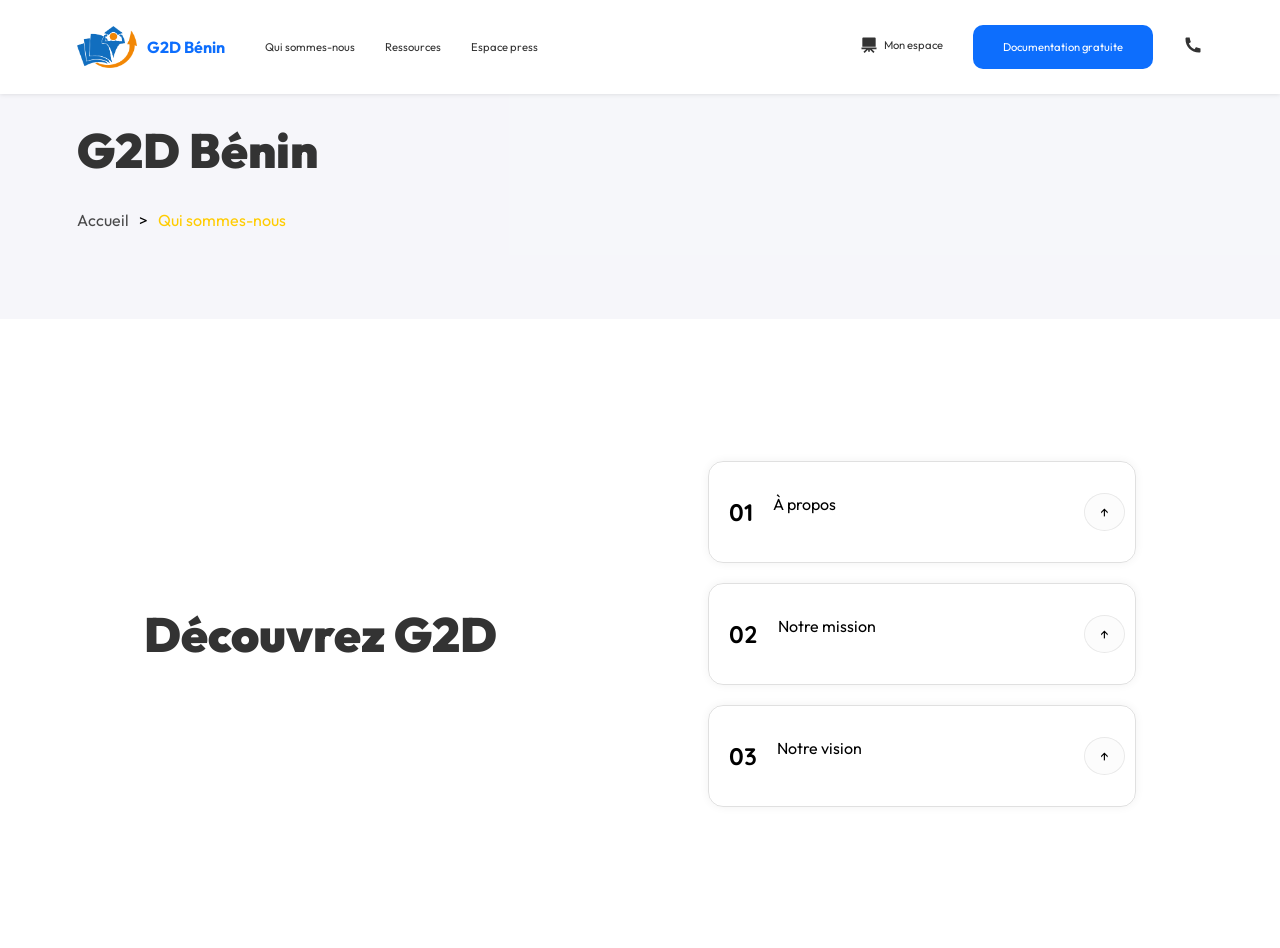
==== about.html @ cc01932f "Début de la page about" ====
<!DOCTYPE html>
<html lang="en">
<head>
    <meta charset="UTF-8">
    <meta name="viewport" content="width=device-width, initial-scale=1.0">
    <link rel="preconnect" href="https://fonts.googleapis.com">
        <link rel="preconnect" href="https://fonts.gstatic.com" crossorigin>
        <link
            href="https://fonts.googleapis.com/css2?family=Outfit:wght@100..900&family=Quicksand:wght@300..700&display=swap"
            rel="stylesheet">
        <link rel="stylesheet" href="css/style.css">
        <script src="js/navbar.js" defer></script>
    <title>Document</title>
</head>
<body>
    <header class="navbar2">
            <div class="desktop">
                <nav>
                    <div class="logo">
                        <a href="index.html" class="logo-link"><img
                                src="img/logo-G2D-color.png" alt srcset> G2D
                            Bénin</a>
                    </div>
                    <div class="links">
                        <ul class="link-list">
                            <li><a href="about.html" class="link details">Qui
                                    sommes-nous</a></li>
                            <li><a href class="link details">Ressources</a></li>
                            <li><a href class="link details">Espace
                                    press</a></li>
                        </ul>
                    </div>
                </nav>
                <div class="actions">
                    <ul class="link-list">
                        <li><a href="login.html" class="link details"><svg
                                    xmlns="http://www.w3.org/2000/svg"
                                    viewBox="0 0 24 24"
                                    fill="currentColor"><path
                                        d="M8.58579 17H3V15H21V17H15.4142L18.6569 20.2426L17.2426 21.6569L13 17.4142V20H11V17.4142L6.75736 21.6569L5.34315 20.2426L8.58579 17ZM5 3H19C19.5523 3 20 3.44772 20 4V14H4V4C4 3.44772 4.44772 3 5 3Z"></path></svg>Mon
                                espace</a></li>
                        <li><a href class="bouton bleu details">Documentation
                                gratuite</a></li>
                        <li><button class="contact-btn fluide"><svg
                                    xmlns="http://www.w3.org/2000/svg"
                                    viewBox="0 0 24 24"
                                    fill="currentColor"><path
                                        d="M21 16.42V19.9561C21 20.4811 20.5941 20.9167 20.0705 20.9537C19.6331 20.9846 19.2763 21 19 21C10.1634 21 3 13.8366 3 5C3 4.72371 3.01545 4.36687 3.04635 3.9295C3.08337 3.40588 3.51894 3 4.04386 3H7.5801C7.83678 3 8.05176 3.19442 8.07753 3.4498C8.10067 3.67907 8.12218 3.86314 8.14207 4.00202C8.34435 5.41472 8.75753 6.75936 9.3487 8.00303C9.44359 8.20265 9.38171 8.44159 9.20185 8.57006L7.04355 10.1118C8.35752 13.1811 10.8189 15.6425 13.8882 16.9565L15.4271 14.8019C15.5572 14.6199 15.799 14.5573 16.001 14.6532C17.2446 15.2439 18.5891 15.6566 20.0016 15.8584C20.1396 15.8782 20.3225 15.8995 20.5502 15.9225C20.8056 15.9483 21 16.1633 21 16.42Z"></path></svg></button></li>
                    </ul>
                    <div class="menu-contacts">
                        <ul>
                            <li class="contact"><a href
                                    class="contact-link details"><svg
                                        xmlns="http://www.w3.org/2000/svg"
                                        viewBox="0 0 24 24"
                                        fill="currentColor"><path
                                            d="M9.36556 10.6821C10.302 12.3288 11.6712 13.698 13.3179 14.6344L14.2024 13.3961C14.4965 12.9845 15.0516 12.8573 15.4956 13.0998C16.9024 13.8683 18.4571 14.3353 20.0789 14.4637C20.599 14.5049 21 14.9389 21 15.4606V19.9234C21 20.4361 20.6122 20.8657 20.1022 20.9181C19.5723 20.9726 19.0377 21 18.5 21C9.93959 21 3 14.0604 3 5.5C3 4.96227 3.02742 4.42771 3.08189 3.89776C3.1343 3.38775 3.56394 3 4.07665 3H8.53942C9.0611 3 9.49513 3.40104 9.5363 3.92109C9.66467 5.54288 10.1317 7.09764 10.9002 8.50444C11.1427 8.9484 11.0155 9.50354 10.6039 9.79757L9.36556 10.6821ZM6.84425 10.0252L8.7442 8.66809C8.20547 7.50514 7.83628 6.27183 7.64727 5H5.00907C5.00303 5.16632 5 5.333 5 5.5C5 12.9558 11.0442 19 18.5 19C18.667 19 18.8337 18.997 19 18.9909V16.3527C17.7282 16.1637 16.4949 15.7945 15.3319 15.2558L13.9748 17.1558C13.4258 16.9425 12.8956 16.6915 12.3874 16.4061L12.3293 16.373C10.3697 15.2587 8.74134 13.6303 7.627 11.6707L7.59394 11.6126C7.30849 11.1044 7.05754 10.5742 6.84425 10.0252Z"></path></svg>+229
                                    01-41-12-22-12</a></li>
                            <li class="contact"><a href
                                    class="contact-link details"><svg
                                        xmlns="http://www.w3.org/2000/svg"
                                        viewBox="0 0 24 24"
                                        fill="currentColor"><path
                                            d="M3 3H21C21.5523 3 22 3.44772 22 4V20C22 20.5523 21.5523 21 21 21H3C2.44772 21 2 20.5523 2 20V4C2 3.44772 2.44772 3 3 3ZM20 7.23792L12.0718 14.338L4 7.21594V19H20V7.23792ZM4.51146 5L12.0619 11.662L19.501 5H4.51146Z"></path></svg>g2dbenin@gmail.com</a></li>
                        </ul>
                    </div>
                </div>
            </div>
            <div class="mobile">
                <div class="logo">
                    <a href="index.html" class="logo-link"><img
                            src="img/logo-G2D-color.png" alt srcset> G2D
                        Bénin</a>
                </div>
                <button class="menu-links-btn fluide"><svg
                        xmlns="http://www.w3.org/2000/svg" viewBox="0 0 24 24"
                        fill="currentColor"><path
                            d="M18 18V20H6V18H18ZM21 11V13H3V11H21ZM18 4V6H6V4H18Z"></path></svg></button>
                <div class="menu-links fluide1">
                    <ul>
                        <li class="contact"><a href
                                class="contact-link details">Qui
                                sommes-nous</a></li>
                        <li class="contact"><a href
                                class="contact-link details">Ressources</a></li>
                        <li class="contact"><a href
                                class="contact-link details">Espace
                                press</a></li>
                        <li class="contact"><a href="login.html"
                                class="contact-link details"><svg
                                    xmlns="http://www.w3.org/2000/svg"
                                    viewBox="0 0 24 24"
                                    fill="currentColor"><path
                                        d="M8.58579 17H3V15H21V17H15.4142L18.6569 20.2426L17.2426 21.6569L13 17.4142V20H11V17.4142L6.75736 21.6569L5.34315 20.2426L8.58579 17ZM5 3H19C19.5523 3 20 3.44772 20 4V14H4V4C4 3.44772 4.44772 3 5 3Z"></path></svg>Mon
                                espace</a></li>
                        <li><a href class="bouton bleu details">Documentation
                                gratuite</a></li>

                    </ul>
                    <ul class="contacts">
                        <li class="contact"><a href
                                class="contact-link details"><svg
                                    xmlns="http://www.w3.org/2000/svg"
                                    viewBox="0 0 24 24"
                                    fill="currentColor"><path
                                        d="M9.36556 10.6821C10.302 12.3288 11.6712 13.698 13.3179 14.6344L14.2024 13.3961C14.4965 12.9845 15.0516 12.8573 15.4956 13.0998C16.9024 13.8683 18.4571 14.3353 20.0789 14.4637C20.599 14.5049 21 14.9389 21 15.4606V19.9234C21 20.4361 20.6122 20.8657 20.1022 20.9181C19.5723 20.9726 19.0377 21 18.5 21C9.93959 21 3 14.0604 3 5.5C3 4.96227 3.02742 4.42771 3.08189 3.89776C3.1343 3.38775 3.56394 3 4.07665 3H8.53942C9.0611 3 9.49513 3.40104 9.5363 3.92109C9.66467 5.54288 10.1317 7.09764 10.9002 8.50444C11.1427 8.9484 11.0155 9.50354 10.6039 9.79757L9.36556 10.6821ZM6.84425 10.0252L8.7442 8.66809C8.20547 7.50514 7.83628 6.27183 7.64727 5H5.00907C5.00303 5.16632 5 5.333 5 5.5C5 12.9558 11.0442 19 18.5 19C18.667 19 18.8337 18.997 19 18.9909V16.3527C17.7282 16.1637 16.4949 15.7945 15.3319 15.2558L13.9748 17.1558C13.4258 16.9425 12.8956 16.6915 12.3874 16.4061L12.3293 16.373C10.3697 15.2587 8.74134 13.6303 7.627 11.6707L7.59394 11.6126C7.30849 11.1044 7.05754 10.5742 6.84425 10.0252Z"></path></svg>+229
                                01-41-12-22-12</a></li>
                        <li class="contact"><a href
                                class="contact-link details"><svg
                                    xmlns="http://www.w3.org/2000/svg"
                                    viewBox="0 0 24 24"
                                    fill="currentColor"><path
                                        d="M3 3H21C21.5523 3 22 3.44772 22 4V20C22 20.5523 21.5523 21 21 21H3C2.44772 21 2 20.5523 2 20V4C2 3.44772 2.44772 3 3 3ZM20 7.23792L12.0718 14.338L4 7.21594V19H20V7.23792ZM4.51146 5L12.0619 11.662L19.501 5H4.51146Z"></path></svg>g2dbenin@gmail.com</a></li>
                    </ul>
                </div>
            </div>
        </header>
        <div class="cover gris-bg">
            <h1 class="section-sous-title1">
                G2D Bénin
            </h1>
            <p class="chemin"><a href="index.html">Accueil</a><span>></span><a href="about.html" class="index">Qui sommes-nous</a></p>
        </div>
        <div class="section">
            <div class="section-container">
                <div class="part1 left">
                    <h1 class="section-sous-title1">Découvrez G2D</h1>
                </div>
                <div class="part1 right">
                    <div class="element fluide">
                        <h2 class="element-number fluide">01</h2>
                        <div class="element-texte-box">
                            <p class="element-title fluide">À propos</p>
                            <p class="element-texte text-gris details fluide">La plateforme éducative innovante qui révolutionne 
                                l'apprentissage au Bénin. Notre mission est de rendre l'éducation accessible, 
                                interactive et efficace pour tous les apprenants.</p>
                        </div>
                        <button class="element-btn fluide">↑</button>
                    </div>
                    <div class="element fluide">
                        <h2 class="element-number fluide">02</h2>
                        <div class="element-texte-box">
                            <p class="element-title fluide">Notre mission</p>
                            <p class="element-texte text-gris details fluide">Rendre l'éducation plus fluide au Bénin et dans le monde grâce à 
                                l'utilisation des NTIC, tout en promouvant l'égalité d'accès à l'éducation pour tous.</p>
                        </div>
                        <button class="element-btn fluide">↑</button>
                    </div>
                    <div class="element fluide">
                        <h2 class="element-number fluide">03</h2>
                        <div class="element-texte-box">
                            <p class="element-title fluide">Notre vision</p>
                            <p class="element-texte text-gris details fluide">Rendre l'Éducation Plus Fluide Grâce aux NTIC à 
                                travers tout le continent.</p>
                        </div>
                        <button class="element-btn fluide">↑</button>
                    </div>
                </div>
            </div>
        </div>
</body>
</html>
---- css/style.css ----
:root {
    --primary-color: #0d6efd;
    --accent: rgb(255, 204, 0);
    --neutre: white;
    --texte: #333;
    --details: #333333e2;
}

* {
    margin: 0;
    padding: 0;
    box-sizing: border-box;
    font-family: 'Outfit', sans-serif;
}
svg{
    width: 20px;
    height: 20px;
}
ul{
    list-style: none;
}
a {
    text-decoration: none;
}
.mobile{
    width: 100%;
    justify-content: space-between;
    display: none;
}
header{
    position: absolute;
    z-index: 1;
    top: 0;
    width: 100vw;
    padding: 2% 6%;
    transition: .5s ease;
}
.navbar2{
    background: var(--neutre);
    position: fixed;
    box-shadow: 0 0 5px rgba(0, 0, 0, 0.133);
    z-index: 99;
}
.navbar2 .logo img{
    filter: brightness(1);
}
.navbar2 .logo-link{
    color: var(--primary-color);
}
.navbar2 .link{
    color: var(--texte);
}
.navbar2 .link:hover{
    background: #0d6dfd1e;
}
.desktop{
    width: 100%;
    display: flex;
    justify-content: space-between;
}
.logo-link{
    display: flex;
    align-items: center;
    color: var(--neutre);
    font-size: 1em;
    font-weight: 700;
}
.logo img{
    width: 60px;
    margin-right: 10px;
    filter: brightness(100);
}
.desktop nav{
    display: flex;
    align-items: center;
    gap: 40px;
}
.link-list{
    display: flex;
    gap: 30px;
}
.bouton{
    padding: 15px 30px;
    border-radius: 10px;
}
.orange{
    background: var(--accent);
    color: var(--neutre);
    transition: .5s ease;
}
.orange:hover{
    background: var(--texte);
}
.link{
    color: white;
    transition: .5s ease;
    display: flex;
    align-items: center;
}
.link svg{
    margin-right: 5px;
}
.link:hover{
    color: var(--primary-color);
    background: rgba(255, 255, 255, 0.101);
    padding: 5px 10px;
    border-radius: 7px;
}
.actions{
    display: flex;
    position: relative;
    align-items: center;
}
.menu-links{
    position: absolute;
    background: var(--neutre);
    top: 100%;
    left: 0;
    width: 100vw;
    padding: 15px 20px;
    border-radius: 0 0 5px 5px;
    box-shadow: 0 10px 15px rgba(0, 0, 0, 0.133);
    transform: scaleY(0);
    transform-origin: top;
}
.deplie{
    transform: scaleY(1);
}
.contacts{
    margin: 15px 0 0 0;
    border-top: 1px solid #0d6dfd50;
}
.hero-section {
    width: 100vw;
    height: 100vh;
    color: var(--neutre);
    overflow: hidden;
    position: relative;
}

.carousel-slides {
    display: flex;
    width: 400%;
    height: 100%;
    transition: transform 0.8s cubic-bezier(0.65, 0, 0.35, 1);
}

.carousel-slide {
    width: 25%;
    height: 100%;
    position: relative;
    display: flex;
    overflow: hidden;
}

.slide-1 {
    background: linear-gradient(rgba(0, 0, 0, 0.7), rgba(0, 0, 0, 0.6)),
        url('../img/background-header.png');
    background-position: center;
    background-size: cover;
    background-attachment: fixed;
}


.slide-2 {
    background: linear-gradient(rgba(0, 0, 0, 0.7), rgba(0, 0, 0, 0.6)),
        url('../img/primaire.jpeg');
    background-size: cover;
    background-position: center;
    background-attachment: fixed;
}

.slide-3 {
    background: linear-gradient(rgba(0, 0, 0, 0.7), rgba(0, 0, 0, 0.6)),
        url('../img/secondaire1.jpeg');
    background-size: cover;
    background-position: center;
    background-attachment: fixed;
}

.slide-4 {
    background: linear-gradient(rgba(0, 0, 0, 0.6), rgba(0, 0, 0, 0.6)),
        url('../img/technique1.jpeg');
    background-size: cover;
    background-position: center;
    background-attachment: fixed;
}

.slide-title {
    font-size: 4rem;
    width: 50%;
    text-shadow: 2px 2px 8px rgba(0, 0, 0, 0.7);
    transform: translateY(-100px);
    opacity: 0;
    transition: transform 0.7s ease-out, opacity 0.7s ease-out;
}

.slide-text {
    width: 44%;
    margin-bottom: 30px;
    line-height: 1.6;
    transform: translateY(100px);
    opacity: 0;
    font-family: 'Quicksand', sans-serif;
    transition: transform 0.7s ease-out 0.2s, opacity 0.7s ease-out 0.2s;
}

.btn {
    display: inline-block;
    color: var(--neutre);
    background: var(--primary-color);
    padding: 20px 30px;
    border-radius: 5px;
    font-weight: bold;
    transition: all 0.3s ease;
    box-shadow: 0 4px 15px rgba(0, 0, 0, 0.2);
    transform: translateX(-100px);
    opacity: 0;
    transition: transform 0.7s ease-out 0.4s, opacity 0.7s ease-out 0.4s, all 0.3s ease;
}

.btn:hover {
    transform: translateY(-3px);
    box-shadow: 0 6px 20px rgba(0, 0, 0, 0.3);
    background: var(--texte);
    color: var(--neutre);
}

/* Animation des éléments quand la slide est active */
.carousel-slide.active .slide-title {
    transform: translateY(0);
    opacity: 1;
}

.carousel-slide.active .slide-text {
    transform: translateY(0);
    opacity: 1;
}

.carousel-slide.active .btn {
    transform: translateX(0);
    opacity: 1;
}

.carousel-nav {
    position: absolute;
    top: 20%;
    left: 0;
    width: 100%;
    display: flex;
    gap: 12px;
    z-index: 10;
    padding: 0 6%;
}

.nav-dot {
    width: 8px;
    height: 8px;
    border-radius: 50%;
    background: transparent;
    border: 1px solid var(--neutre);
    cursor: pointer;
    transition: all 0.3s ease;
}

.nav-dot.active {
    background-color: var(--accent);
    box-shadow: 0 0 10px var(--accent);
    transform: scale(1.2);
    border: none;
    width: 9px;
    height: 9px;
}

.carousel-btn {
    position: absolute;
    top: 50%;
    transform: translateY(-50%);
    background-color: rgba(255, 255, 255, 0.059);
    color: white;
    border: none;
    width: 50px;
    height: 50px;
    border-radius: 10px;
    font-size: 1.5rem;
    cursor: pointer;
    display: flex;
    align-items: center;
    justify-content: center;
    transition: all 0.3s ease;
    z-index: 10;
}

.carousel-btn:hover {
    background-color: rgba(255, 255, 255, 0.171);
}

.prev-btn {
    left: 20px;
}

.next-btn {
    right: 20px;
}

/**/
.part{
    padding: 0 6%;
}
.part1{
    padding: 0 6%;
    flex: 1;
}
.left{
    display: flex;
    flex-direction: column;
    justify-content: center;
}
.right{
    display: flex;
    flex-direction: column;
    justify-content: end;
    padding: 6% 6%;
}
.details {
    font-size: 0.7em;
}

.fleche {
    margin-left: 10px;
}
.hero-stat{
    display: flex;
    padding: 5px;
    background: rgba(255, 255, 255, 0.044);
    backdrop-filter: blur(10px);
    border: 1px solid rgba(255, 255, 255, 0.392);
    border-radius: 10px;
    gap: 10px;
}
.hero-stat img{
    width: 130px;
    border-radius: 5px;
}
.hero-stat-texte{
    color: var(--neutre);
    padding: 5px;
}
.hero-stat-texte p{
    margin: 10px 0;
}
.utilisateurs{
    display: flex;
    align-items: end;
    padding: 10px 0;
    gap: 10px;
}
.utilisateur{
    width: 50px;
    height: 50px;
    border-radius: 50%;
    border: 2px solid white;
    display: flex;
    align-items: center;
    justify-content: center;
    overflow: hidden;
}
.utilisateur img{
    width: 110%;
}
/* chevauchement */
.utilisateur + .utilisateur{
    margin-left:-20px;
}
.contact-btn{
    background: transparent;
    border: none;
    color: var(--neutre);
    cursor: pointer;
}
.contact-btn:hover{
    background: #0d6dfd15;
    color: var(--primary-color);
    padding: 10px 15px;
    border-radius: 7px;
}
.menu-links-btn{
    background: transparent;
    border: none;
    color: var(--neutre);
    cursor: pointer;
}
.menu-links-btn:hover, .menu-links-btn.active{
    background: #0d6dfd15;
    color: var(--primary-color);
    padding: 10px 15px;
    border-radius: 7px;
}
.navbar2 .menu-links-btn{
    color: var(--texte);
}
.fluide{
    transition: .5s ease;
}
.fluide1{
    transition: .2s ease;
}
.navbar2 .contact-btn{
    color: var(--texte);
}
.menu-contacts{
    position: absolute;
    top: 100%;
    right: 0;
    z-index: 2;
    background: var(--neutre);
    border-radius: 7px;
    transform: scale(0);
    transform-origin: top;
    transition: .3s ease;
}
.active{
    transform: scale(1);
}
.contact{
    padding: 10px 15px;
    transition: .5s ease;
}
.contact:hover{
    background: #0d6dfd15;
}
.contact-link{
    color: var(--texte);
    transition: .5s ease;
    display: flex;
    align-items: center;
}
.contact-link svg{
    margin-right: 10px;
}
.contact:hover .contact-link{
    color: var(--primary-color);
}
.section{
    padding: 5% 6%;
    position: relative;
}
.section-container{
    display: flex;
}
.reverse{
    flex-direction: row-reverse;
}
.section-container + .section-container{
    margin: 40px 0;
}
.section-container img{
    width: 600px;
    border-radius: 10px;
}
.section-texte{
    padding: 1% 4%;
}
.gris-bg{
    background: rgba(0, 22, 108, 0.036);
}
.section-title{
    font-size: 1em;
    color: var(--primary-color);
}
.section-title1{
    font-size: 1.1em;
    color: var(--primary-color);
}
.section-sous-title{
    font-size: 3em;
    color: var(--texte);
    text-align: center;
    padding: 30px 0;
    font-weight: 900;
}
.section-sous-title1{
    font-size: 3em;
    color: var(--texte);
    padding: 30px 0;
    font-weight: 900;
}
.section-text{
    font-size: 1em;
    color: var(--texte);
    margin: 20px 0;
}
.section-details{
    color: var(--details);
    margin: 0 0 30px 0;
}
.section-btn{
    padding: 10px 20px;
    border-radius: 20px;
    font-size: 0.8em;
}
.bleu{
    background: var(--primary-color);
    color: var(--neutre);
}
.bleu:hover{
    background: var(--texte);
}
.avantages{
    display: flex;
    gap: 20px;
    padding: 2% 0;
}
.avantage{
    border: 1px solid #0d6dfd43;
    padding: 15px;
    border-radius: 10px;
    text-align: center;
}
.avantage:hover{
    background: #0d6dfd15;
}
.decale-haut{
    transform: translateY(-30px);
}
.avantage svg{
    width: 50px;
    height: 50px;
    color: var(--primary-color);
}
.avantage:hover svg{
    animation: grandirTourner infinite 3s forwards;
}
@keyframes grandirTourner {
    0%{
        transform: rotate(20deg);
    }
    50%{
        transform: rotate(-20deg);
    }
    100%{
        transform: rotate(20deg);
    }
}
.avantage-titre{
    color: var(--primary-color);
    font-weight: 500;
    margin: 20px 0;
}
.avantage-texte{
    color: var(--details);
    margin: 10px 0;
}
.btn-rond{
    color: var(--neutre);
    text-align: center;
    background: var(--primary-color);
    padding: 35px 25px;
    border-radius: 50%;
    position: absolute;
    bottom: 10%;
    right: 10%;
    z-index: 2;
}
.cercle-anime{
    background: transparent;
    border: 1px solid var(--primary-color);
    border-radius: 50%;
    animation: pulsation infinite 3s forwards;
    width: 200px;
    height: 200px;
    position: absolute;
    bottom: 3.5%;
    right: 7.6%;
    z-index: 1;
}
@keyframes pulsation {
    0%{
        transform: scale(0);
    }
    50%{
        transform: scale(1);
    }
    100%{
        opacity: 0;
    }
}
.cover{
    padding: 7% 6%;
    display: flex;
    flex-direction: column;
    justify-content: center;
}
.chemin a{
    color: var(--details);
}
.chemin span{
    margin: 0 10px;
}
.chemin .index{
    color: var(--accent);
}
.element{
    display: flex;
    align-items: center;
    border: 1px solid rgba(0, 0, 0, 0.123);
    padding: 15px 0;
    border-radius: 15px;
    box-shadow: 0 0 10px rgba(0, 0, 0, 0.053);
    margin: 10px 0;
}
.element:hover{
    background: rgba(0, 0, 0, 0.045);
}
.element-number{
    padding: 20px;
    font-family: 'Quicksand', sans-serif;
}
.element:hover .element-number{
    color: var(--primary-color);
}
.element-texte-box{
    width: 100%;
}
.element-title{
    margin: 0 0 15px 0;
}
.element:hover .element-title{
    color: var(--primary-color);
}
.element-texte{
    display: none;
}
.element:hover .element-texte{
    display: flex;
}
.element-btn{
    background: rgba(0, 0, 0, 0.01);
    border: 1px solid rgba(0, 0, 0, 0.077);
    padding: 10px 15px;
    border-radius: 50%;
    margin: 10px;
}
.element:hover .element-btn{
    transform: rotate(180deg);
    background: var(--neutre);
    color: var(--primary-color);
    border: none;
}
.text-gris{
    color: var(--details);
}
.footer-top{
    display: flex;
    padding: 5% 6% 0;
}
.footer-part{
    flex: 1;
    border-bottom: 1px solid #0d6dfd6c;
    padding: 2% 3%;
}
.footer-bottom{
    padding: 1% 6%;
}
.logo-link1{
    display: flex;
    align-items: center;
    color: var(--primary-color);
    font-size: 1em;
    font-weight: 700;
}
.logo-link1 img{
    filter: brightness(1);
}
.link1 svg{
    margin-right: 10px;
    width: 15px;
    height: 15px;
}
#footer-text{
    margin: 15px 0;
}
.footer-link{
    padding: 6px 5px;
}
.link1{
    color: var(--texte);
    transition: .5s ease;
    display: flex;
    align-items: center;
}
.link1:hover{
    color: var(--primary-color);
    background: #0d6dfd24;
    padding: 5px 10px;
    border-radius: 7px;
}

/**/

@media (max-width: 768px) {
    .desktop{
        display: none;
    }
    .mobile{
        display: flex;
    }
    .bouton{
        padding: 10px 15px;
        border-radius: 7px;
    }
    .carousel-slide{
        flex-direction: column;
        justify-content: center;
    }
    .slide-title{
        font-size: 2.5em;
        width: 100%;
        margin: 0 0 20px 0;
    }
    .slide-text{
        width: 100%;
    }
    .carousel-nav{
       top: 90%; 
    }
    .carousel-btn{
        display: none;
    }
    .utilisateur{
        width: 40px;
        height: 40px;
    }
    .section-container{
        flex-direction: column;
    }
    .section-sous-title, .section-sous-title1{
        font-size: 2.5em;
    }
    .section-texte{
        margin: 15px 0;
    }
    .section-container img{
        width: 100%;
    }
    .avantages{
        flex-direction: column;
    }
    .decale-haut{
        transform: translateY(0);
    }
    .cercle-anime{
        right: 2%;
        bottom: 5%;
    }
    .footer-top{
        flex-direction: column;
    }
}

/*scroll bar*/
/* Pour Chrome, Edge, Safari (WebKit) */
::-webkit-scrollbar{
    width: 2px;
    height: 1px;
}
::-webkit-scrollbar-track{
    background: transparent;
}
::-webkit-scrollbar-thumb{
    background: rgba(0, 0, 0, 0.086);
}
::-webkit-scrollbar-thumb:hover{
    background: var(--primary-color);
}
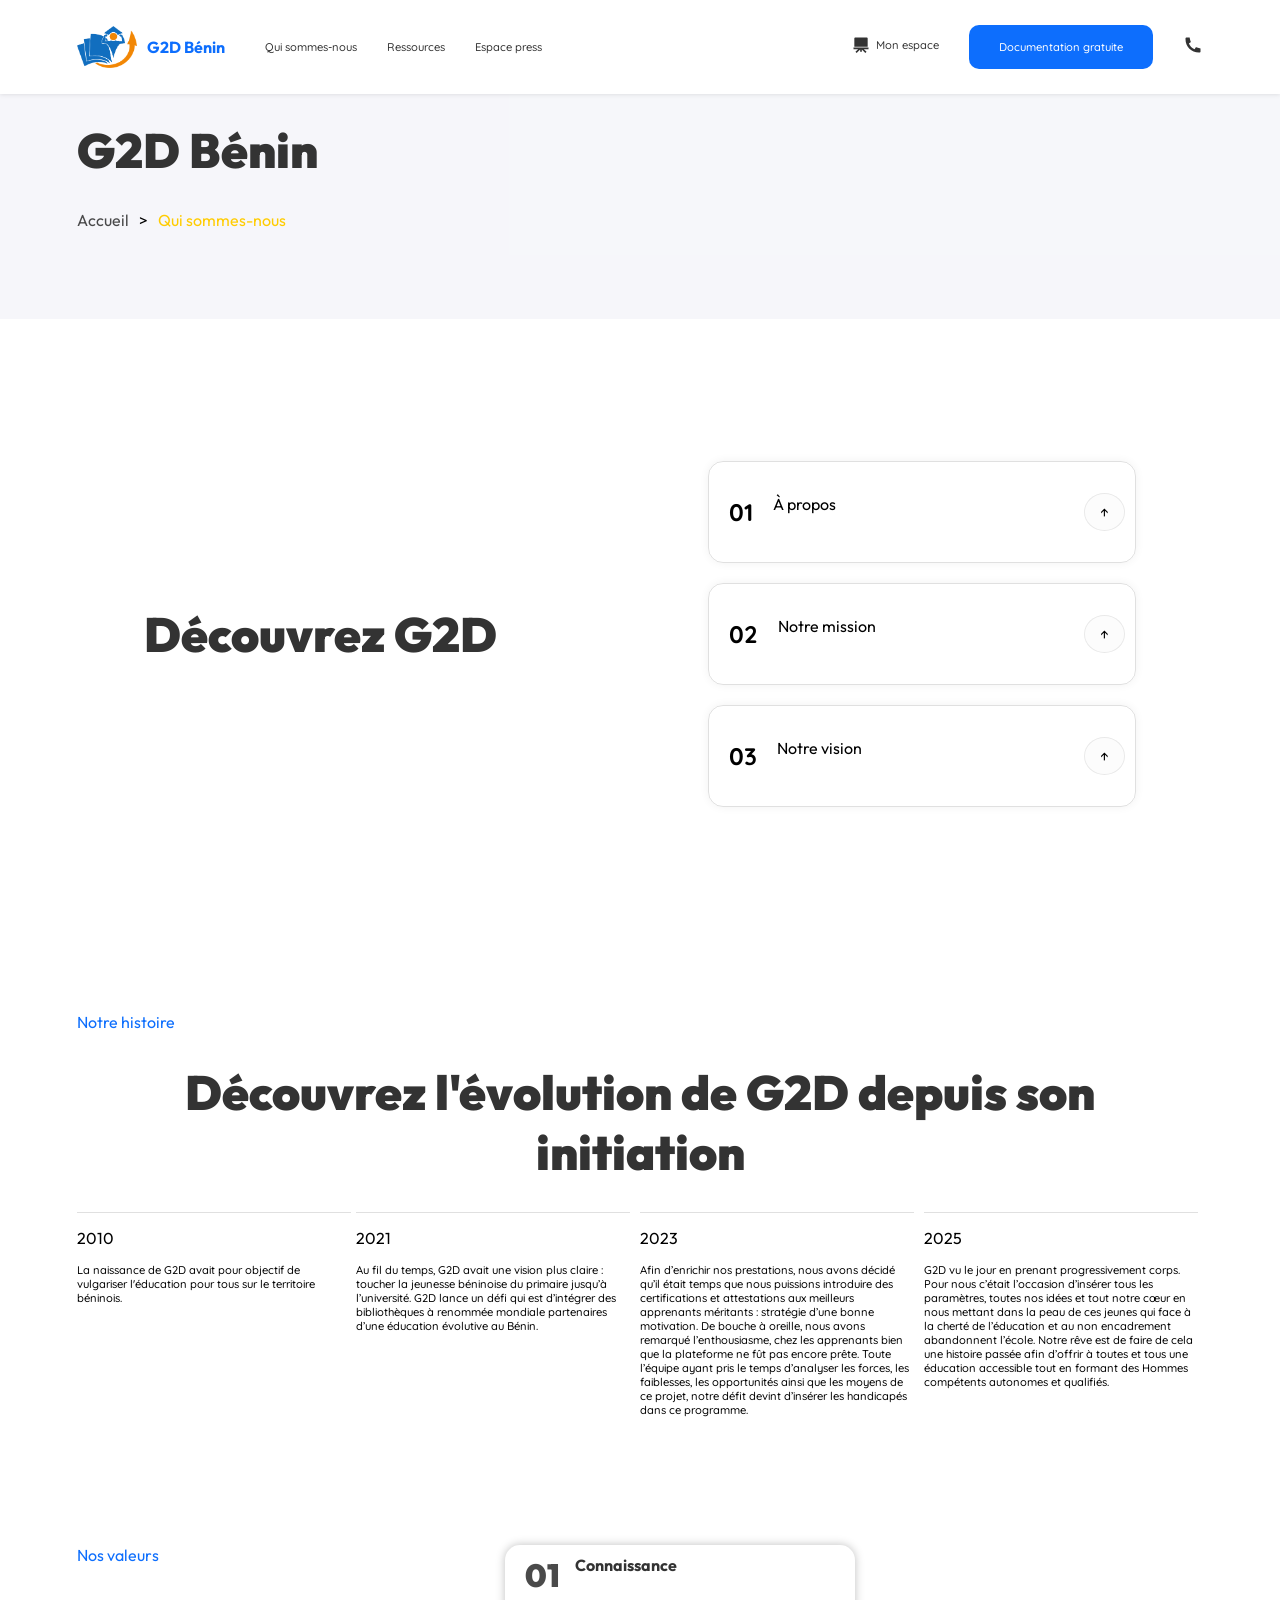
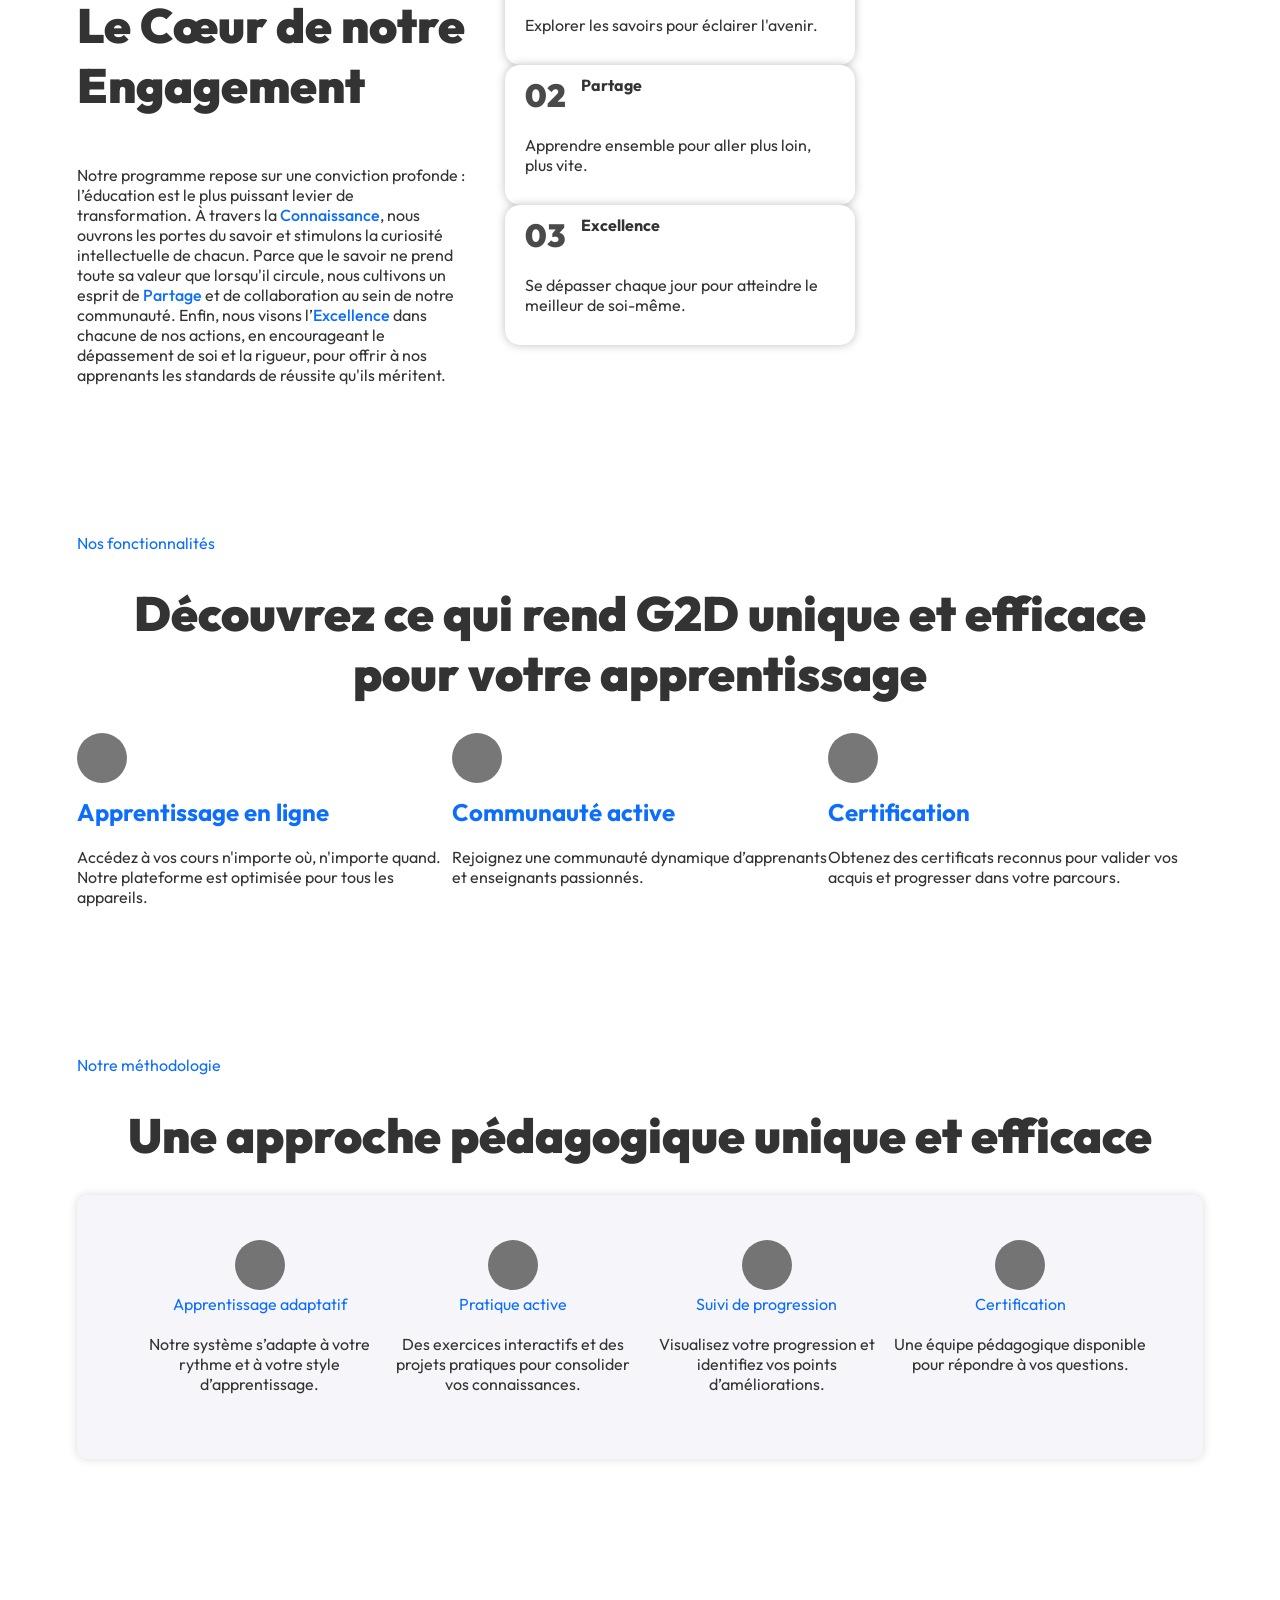
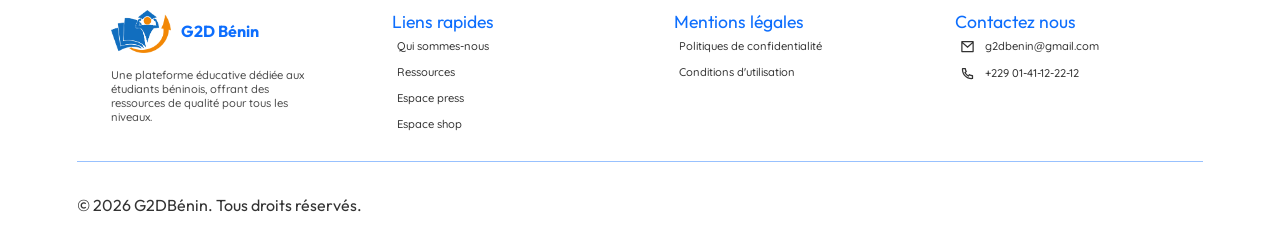
==== commit 9165546c: "Finission de la page About" ====
--- a/about.html
+++ b/about.html
@@ -1,19 +1,19 @@
 <!DOCTYPE html>
 <html lang="en">
-<head>
-    <meta charset="UTF-8">
-    <meta name="viewport" content="width=device-width, initial-scale=1.0">
-    <link rel="preconnect" href="https://fonts.googleapis.com">
+    <head>
+        <meta charset="UTF-8">
+        <meta name="viewport" content="width=device-width, initial-scale=1.0">
+        <link rel="preconnect" href="https://fonts.googleapis.com">
         <link rel="preconnect" href="https://fonts.gstatic.com" crossorigin>
         <link
             href="https://fonts.googleapis.com/css2?family=Outfit:wght@100..900&family=Quicksand:wght@300..700&display=swap"
             rel="stylesheet">
         <link rel="stylesheet" href="css/style.css">
         <script src="js/navbar.js" defer></script>
-    <title>Document</title>
-</head>
-<body>
-    <header class="navbar2">
+        <title>Document</title>
+    </head>
+    <body>
+        <header class="navbar2">
             <div class="desktop">
                 <nav>
                     <div class="logo">
@@ -49,14 +49,15 @@
                     </ul>
                     <div class="menu-contacts">
                         <ul>
-                            <li class="contact"><a href
+                            <li class="contact"><a href="tel:+2290141122212"
                                     class="contact-link details"><svg
                                         xmlns="http://www.w3.org/2000/svg"
                                         viewBox="0 0 24 24"
                                         fill="currentColor"><path
                                             d="M9.36556 10.6821C10.302 12.3288 11.6712 13.698 13.3179 14.6344L14.2024 13.3961C14.4965 12.9845 15.0516 12.8573 15.4956 13.0998C16.9024 13.8683 18.4571 14.3353 20.0789 14.4637C20.599 14.5049 21 14.9389 21 15.4606V19.9234C21 20.4361 20.6122 20.8657 20.1022 20.9181C19.5723 20.9726 19.0377 21 18.5 21C9.93959 21 3 14.0604 3 5.5C3 4.96227 3.02742 4.42771 3.08189 3.89776C3.1343 3.38775 3.56394 3 4.07665 3H8.53942C9.0611 3 9.49513 3.40104 9.5363 3.92109C9.66467 5.54288 10.1317 7.09764 10.9002 8.50444C11.1427 8.9484 11.0155 9.50354 10.6039 9.79757L9.36556 10.6821ZM6.84425 10.0252L8.7442 8.66809C8.20547 7.50514 7.83628 6.27183 7.64727 5H5.00907C5.00303 5.16632 5 5.333 5 5.5C5 12.9558 11.0442 19 18.5 19C18.667 19 18.8337 18.997 19 18.9909V16.3527C17.7282 16.1637 16.4949 15.7945 15.3319 15.2558L13.9748 17.1558C13.4258 16.9425 12.8956 16.6915 12.3874 16.4061L12.3293 16.373C10.3697 15.2587 8.74134 13.6303 7.627 11.6707L7.59394 11.6126C7.30849 11.1044 7.05754 10.5742 6.84425 10.0252Z"></path></svg>+229
                                     01-41-12-22-12</a></li>
-                            <li class="contact"><a href
+                            <li class="contact"><a
+                                    href="mailto:g2dbenin@gmail.com"
                                     class="contact-link details"><svg
                                         xmlns="http://www.w3.org/2000/svg"
                                         viewBox="0 0 24 24"
@@ -78,7 +79,7 @@
                             d="M18 18V20H6V18H18ZM21 11V13H3V11H21ZM18 4V6H6V4H18Z"></path></svg></button>
                 <div class="menu-links fluide1">
                     <ul>
-                        <li class="contact"><a href
+                        <li class="contact"><a href="about.html"
                                 class="contact-link details">Qui
                                 sommes-nous</a></li>
                         <li class="contact"><a href
@@ -98,14 +99,14 @@
 
                     </ul>
                     <ul class="contacts">
-                        <li class="contact"><a href
+                        <li class="contact"><a href="tel:+2290141122212"
                                 class="contact-link details"><svg
                                     xmlns="http://www.w3.org/2000/svg"
                                     viewBox="0 0 24 24"
                                     fill="currentColor"><path
                                         d="M9.36556 10.6821C10.302 12.3288 11.6712 13.698 13.3179 14.6344L14.2024 13.3961C14.4965 12.9845 15.0516 12.8573 15.4956 13.0998C16.9024 13.8683 18.4571 14.3353 20.0789 14.4637C20.599 14.5049 21 14.9389 21 15.4606V19.9234C21 20.4361 20.6122 20.8657 20.1022 20.9181C19.5723 20.9726 19.0377 21 18.5 21C9.93959 21 3 14.0604 3 5.5C3 4.96227 3.02742 4.42771 3.08189 3.89776C3.1343 3.38775 3.56394 3 4.07665 3H8.53942C9.0611 3 9.49513 3.40104 9.5363 3.92109C9.66467 5.54288 10.1317 7.09764 10.9002 8.50444C11.1427 8.9484 11.0155 9.50354 10.6039 9.79757L9.36556 10.6821ZM6.84425 10.0252L8.7442 8.66809C8.20547 7.50514 7.83628 6.27183 7.64727 5H5.00907C5.00303 5.16632 5 5.333 5 5.5C5 12.9558 11.0442 19 18.5 19C18.667 19 18.8337 18.997 19 18.9909V16.3527C17.7282 16.1637 16.4949 15.7945 15.3319 15.2558L13.9748 17.1558C13.4258 16.9425 12.8956 16.6915 12.3874 16.4061L12.3293 16.373C10.3697 15.2587 8.74134 13.6303 7.627 11.6707L7.59394 11.6126C7.30849 11.1044 7.05754 10.5742 6.84425 10.0252Z"></path></svg>+229
                                 01-41-12-22-12</a></li>
-                        <li class="contact"><a href
+                        <li class="contact"><a href="mailto:g2dbenin@gmail.com"
                                 class="contact-link details"><svg
                                     xmlns="http://www.w3.org/2000/svg"
                                     viewBox="0 0 24 24"
@@ -115,48 +116,319 @@
                 </div>
             </div>
         </header>
-        <div class="cover gris-bg">
-            <h1 class="section-sous-title1">
-                G2D Bénin
-            </h1>
-            <p class="chemin"><a href="index.html">Accueil</a><span>></span><a href="about.html" class="index">Qui sommes-nous</a></p>
-        </div>
-        <div class="section">
-            <div class="section-container">
-                <div class="part1 left">
-                    <h1 class="section-sous-title1">Découvrez G2D</h1>
-                </div>
-                <div class="part1 right">
-                    <div class="element fluide">
-                        <h2 class="element-number fluide">01</h2>
-                        <div class="element-texte-box">
-                            <p class="element-title fluide">À propos</p>
-                            <p class="element-texte text-gris details fluide">La plateforme éducative innovante qui révolutionne 
-                                l'apprentissage au Bénin. Notre mission est de rendre l'éducation accessible, 
-                                interactive et efficace pour tous les apprenants.</p>
+        <main>
+            <div class="cover gris-bg">
+                <h1 class="section-sous-title1">
+                    G2D Bénin
+                </h1>
+                <p class="chemin"><a
+                        href="index.html">Accueil</a><span>></span><a
+                        href="about.html" class="index">Qui sommes-nous</a></p>
+            </div>
+            <div class="section">
+                <div class="section-container">
+                    <div class="part1 left">
+                        <h1 class="section-sous-title1">Découvrez G2D</h1>
+                    </div>
+                    <div class="part1 right">
+                        <div class="element fluide">
+                            <h2 class="element-number fluide">01</h2>
+                            <div class="element-texte-box">
+                                <p class="element-title fluide">À propos</p>
+                                <p
+                                    class="element-texte text-gris details fluide">La
+                                    plateforme éducative innovante qui
+                                    révolutionne
+                                    l'apprentissage au Bénin. Notre mission est
+                                    de
+                                    rendre l'éducation accessible,
+                                    interactive et efficace pour tous les
+                                    apprenants.</p>
+                            </div>
+                            <button class="element-btn fluide">↑</button>
                         </div>
-                        <button class="element-btn fluide">↑</button>
-                    </div>
-                    <div class="element fluide">
-                        <h2 class="element-number fluide">02</h2>
-                        <div class="element-texte-box">
-                            <p class="element-title fluide">Notre mission</p>
-                            <p class="element-texte text-gris details fluide">Rendre l'éducation plus fluide au Bénin et dans le monde grâce à 
-                                l'utilisation des NTIC, tout en promouvant l'égalité d'accès à l'éducation pour tous.</p>
+                        <div class="element fluide">
+                            <h2 class="element-number fluide">02</h2>
+                            <div class="element-texte-box">
+                                <p class="element-title fluide">Notre
+                                    mission</p>
+                                <p
+                                    class="element-texte text-gris details fluide">Rendre
+                                    l'éducation plus fluide au Bénin et dans le
+                                    monde grâce à
+                                    l'utilisation des NTIC, tout en promouvant
+                                    l'égalité d'accès à l'éducation pour
+                                    tous.</p>
+                            </div>
+                            <button class="element-btn fluide">↑</button>
                         </div>
-                        <button class="element-btn fluide">↑</button>
-                    </div>
-                    <div class="element fluide">
-                        <h2 class="element-number fluide">03</h2>
-                        <div class="element-texte-box">
-                            <p class="element-title fluide">Notre vision</p>
-                            <p class="element-texte text-gris details fluide">Rendre l'Éducation Plus Fluide Grâce aux NTIC à 
-                                travers tout le continent.</p>
+                        <div class="element fluide">
+                            <h2 class="element-number fluide">03</h2>
+                            <div class="element-texte-box">
+                                <p class="element-title fluide">Notre vision</p>
+                                <p
+                                    class="element-texte text-gris details fluide">Rendre
+                                    l'Éducation Plus Fluide Grâce aux NTIC à
+                                    travers tout le continent.</p>
+                            </div>
+                            <button class="element-btn fluide">↑</button>
                         </div>
-                        <button class="element-btn fluide">↑</button>
-                    </div>
-                </div>
-            </div>
-        </div>
-</body>
+                    </div>
+                </div>
+            </div>
+            <div class="section">
+                <p class="section-title">Notre histoire</p>
+                <h1 class="section-sous-title">Découvrez l'évolution de G2D
+                    depuis
+                    son initiation</h1>
+                <div class="section-container">
+                    <div class="case fait-case fluide">
+                        <p class="fait-annee fluide">2010</p>
+                        <p class="details">La naissance de G2D avait pour
+                            objectif
+                            de vulgariser l'éducation
+                            pour tous sur le territoire béninois.</p>
+                    </div>
+                    <div class="case fait-case fluide">
+                        <p class="fait-annee fluide">2021</p>
+                        <p class="details">Au fil du temps, G2D avait une vision
+                            plus claire :
+                            toucher la jeunesse béninoise du primaire jusqu’à
+                            l’université.
+                            G2D lance un défi qui est d’intégrer des
+                            bibliothèques à
+                            renommée
+                            mondiale partenaires d’une éducation évolutive au
+                            Bénin.</p>
+                    </div>
+                    <div class="case fait-case fluide">
+                        <p class="fait-annee fluide">2023</p>
+                        <p class="details">Afin d’enrichir nos prestations, nous
+                            avons décidé qu’il
+                            était temps que nous puissions introduire des
+                            certifications et attestations
+                            aux meilleurs apprenants méritants : stratégie d’une
+                            bonne motivation.
+                            De bouche à oreille, nous avons remarqué
+                            l’enthousiasme,
+                            chez les apprenants
+                            bien que la plateforme ne fût pas encore prête.
+                            Toute
+                            l’équipe ayant pris le
+                            temps d’analyser les forces, les faiblesses,
+                            les opportunités ainsi que les moyens de ce projet,
+                            notre défit devint d’insérer
+                            les handicapés dans ce programme.</p>
+                    </div>
+                    <div class="case fait-case fluide">
+                        <p class="fait-annee fluide">2025</p>
+                        <p class="details">G2D vu le jour en prenant
+                            progressivement
+                            corps.
+                            Pour nous c’était l’occasion
+                            d’insérer tous les paramètres, toutes nos idées et
+                            tout
+                            notre cœur en nous
+                            mettant dans la peau de ces jeunes qui face à la
+                            cherté
+                            de l’éducation et
+                            au non encadrement abandonnent l’école. Notre rêve
+                            est
+                            de faire de cela une
+                            histoire passée afin d’offrir à toutes et tous une
+                            éducation accessible tout en formant des Hommes
+                            compétents autonomes et qualifiés.</p>
+                    </div>
+                </div>
+            </div>
+            <div class="section">
+                <div class="section-container">
+                    <div class="valeur-part left">
+                        <p class="section-title">Nos valeurs</p>
+                        <h1 class="section-sous-title1">
+                            Le Cœur de notre Engagement
+                        </h1>
+                        <p class="section-text">
+                            Notre programme repose sur une conviction profonde :
+                            l’éducation est le plus puissant levier de
+                            transformation. À travers la <span
+                                class="high">Connaissance</span>, nous
+                            ouvrons les portes du savoir et stimulons la
+                            curiosité intellectuelle de chacun. Parce que le
+                            savoir ne prend toute sa valeur que lorsqu'il
+                            circule, nous cultivons un esprit de <span
+                                class="high">Partage</span> et de
+                            collaboration au sein de notre communauté. Enfin,
+                            nous visons l’<span class="high">Excellence</span>
+                            dans chacune de nos
+                            actions, en encourageant le dépassement de soi et la
+                            rigueur, pour offrir à nos apprenants les standards
+                            de réussite qu'ils méritent.
+                        </p>
+                    </div>
+                    <div class="valeur-part right">
+                        <img id="valeur-img"
+                            src="img/livre-en-bibliotheque-avec-manuel-ouvert.jpg"
+                            alt srcset>
+                        <div class="valeurs">
+                            <div class="valeur fluide" id="connaissance">
+                                <div class="valeur-top">
+                                    <h1 class="valeur-number fluide">01</h1>
+                                    <p
+                                        class="valeur-title fluide">Connaissance</p>
+                                </div>
+                                <p class="section-text">Explorer les savoirs
+                                    pour éclairer
+                                    l'avenir.</p>
+                            </div>
+                            <div class="valeur fluide" id="partage">
+                                <div class="valeur-top">
+                                    <h1 class="valeur-number fluide">02</h1>
+                                    <p class="valeur-title fluide">Partage</p>
+                                </div>
+                                <p class="section-text">Apprendre ensemble pour
+                                    aller plus loin, plus vite.</p>
+                            </div>
+                            <div class="valeur fluide" id="excellence">
+                                <div class="valeur-top">
+                                    <h1 class="valeur-number fluide">03</h1>
+                                    <p
+                                        class="valeur-title fluide">Excellence</p>
+                                </div>
+                                <p class="section-text">Se dépasser chaque jour
+                                    pour atteindre le meilleur de soi-même.</p>
+                            </div>
+                        </div>
+                    </div>
+                </div>
+            </div>
+            <div class="section">
+                <p class="section-title">Nos fonctionnalités</p>
+                <h1 class="section-sous-title">Découvrez ce qui rend G2D unique
+                    et efficace pour votre apprentissage</h1>
+                <div class="section-container">
+                    <div class="fonctionnalite">
+                        <svg class="cercle"></svg>
+                        <h2 class="fonctionnalite-title">Apprentissage en
+                            ligne</h2>
+                        <p class="section-text">Accédez à vos cours n'importe
+                            où, n'importe quand. Notre plateforme est optimisée
+                            pour tous les appareils.</p>
+                    </div>
+                    <div class="fonctionnalite">
+                        <svg class="cercle"></svg>
+                        <h2 class="fonctionnalite-title">Communauté active</h2>
+                        <p class="section-text">Rejoignez une communauté
+                            dynamique d’apprenants et enseignants
+                            passionnés.</p>
+                    </div>
+                    <div class="fonctionnalite">
+                        <svg class="cercle"></svg>
+                        <h2 class="fonctionnalite-title">Certification</h2>
+                        <p class="section-text">Obtenez des certificats reconnus
+                            pour valider vos acquis et progresser dans votre
+                            parcours.</p>
+                    </div>
+                </div>
+            </div>
+            <div class="section">
+                <p class="section-title">Notre méthodologie</p>
+                <h1 class="section-sous-title">Une approche pédagogique unique
+                    et efficace</h1>
+                <div class="methogologies gris-bg">
+                    <div class="methodologie">
+                        <svg class="cercle"></svg>
+                        <p class="section-title">Apprentissage adaptatif</p>
+                        <p class="section-text">Notre système s’adapte à votre
+                            rythme et à votre style d’apprentissage.</p>
+                    </div>
+                    <div class="methodologie">
+                        <svg class="cercle"></svg>
+                        <p class="section-title">Pratique active</p>
+                        <p class="section-text">Des exercices interactifs et des
+                            projets pratiques pour consolider vos
+                            connaissances.</p>
+                    </div>
+                    <div class="methodologie">
+                        <svg class="cercle"></svg>
+                        <p class="section-title">Suivi de progression</p>
+                        <p class="section-text">Visualisez votre progression et
+                            identifiez vos points d’améliorations.</p>
+                    </div>
+                    <div class="methodologie">
+                        <svg class="cercle"></svg>
+                        <p class="section-title">Certification</p>
+                        <p class="section-text">Une équipe pédagogique
+                            disponible pour répondre à vos questions.</p>
+                    </div>
+                </div>
+            </div>
+        </main>
+        <footer>
+            <div class="footer-top">
+                <div class="footer-part">
+                    <div class="logo">
+                        <a href class="logo-link1"><img
+                                src="img/logo-G2D-color.png" alt srcset> G2D
+                            Bénin</a>
+                    </div>
+                    <p class="section-details details" id="footer-text">
+                        Une plateforme éducative dédiée aux
+                        étudiants béninois, offrant des ressources
+                        de qualité pour tous les niveaux.
+                    </p>
+                </div>
+                <div class="footer-part">
+                    <p class="section-title1">Liens rapides</p>
+                    <ul>
+                        <li class="footer-link"><a href="about.html"
+                                class="link1 details">Qui
+                                sommes-nous</a></li>
+                        <li class="footer-link"><a href
+                                class="link1 details">Ressources</a></li>
+                        <li class="footer-link"><a href
+                                class="link1 details">Espace
+                                press</a></li>
+                        <li class="footer-link"><a href
+                                class="link1 details">Espace
+                                shop</a></li>
+                    </ul>
+                </div>
+                <div class="footer-part">
+                    <p class="section-title1">Mentions légales</p>
+                    <ul>
+                        <li class="footer-link"><a href
+                                class="link1 details">Politiques
+                                de confidentialité</a></li>
+                        <li class="footer-link"><a href
+                                class="link1 details">Conditions
+                                d'utilisation</a></li>
+                    </ul>
+                </div>
+                <div class="footer-part">
+                    <p class="section-title1">Contactez nous</p>
+                    <ul>
+                        <li class="footer-link"><a
+                                href="mailto:g2dbenin@gmail.com"
+                                class="link1 details"><svg
+                                    xmlns="http://www.w3.org/2000/svg"
+                                    viewBox="0 0 24 24"
+                                    fill="currentColor"><path
+                                        d="M3 3H21C21.5523 3 22 3.44772 22 4V20C22 20.5523 21.5523 21 21 21H3C2.44772 21 2 20.5523 2 20V4C2 3.44772 2.44772 3 3 3ZM20 7.23792L12.0718 14.338L4 7.21594V19H20V7.23792ZM4.51146 5L12.0619 11.662L19.501 5H4.51146Z"></path></svg>g2dbenin@gmail.com</a></li>
+                        <li class="footer-link"><a href="tel:+2290141122212"
+                                class="link1 details"><svg
+                                    xmlns="http://www.w3.org/2000/svg"
+                                    viewBox="0 0 24 24"
+                                    fill="currentColor"><path
+                                        d="M9.36556 10.6821C10.302 12.3288 11.6712 13.698 13.3179 14.6344L14.2024 13.3961C14.4965 12.9845 15.0516 12.8573 15.4956 13.0998C16.9024 13.8683 18.4571 14.3353 20.0789 14.4637C20.599 14.5049 21 14.9389 21 15.4606V19.9234C21 20.4361 20.6122 20.8657 20.1022 20.9181C19.5723 20.9726 19.0377 21 18.5 21C9.93959 21 3 14.0604 3 5.5C3 4.96227 3.02742 4.42771 3.08189 3.89776C3.1343 3.38775 3.56394 3 4.07665 3H8.53942C9.0611 3 9.49513 3.40104 9.5363 3.92109C9.66467 5.54288 10.1317 7.09764 10.9002 8.50444C11.1427 8.9484 11.0155 9.50354 10.6039 9.79757L9.36556 10.6821ZM6.84425 10.0252L8.7442 8.66809C8.20547 7.50514 7.83628 6.27183 7.64727 5H5.00907C5.00303 5.16632 5 5.333 5 5.5C5 12.9558 11.0442 19 18.5 19C18.667 19 18.8337 18.997 19 18.9909V16.3527C17.7282 16.1637 16.4949 15.7945 15.3319 15.2558L13.9748 17.1558C13.4258 16.9425 12.8956 16.6915 12.3874 16.4061L12.3293 16.373C10.3697 15.2587 8.74134 13.6303 7.627 11.6707L7.59394 11.6126C7.30849 11.1044 7.05754 10.5742 6.84425 10.0252Z"></path></svg>+229
+                                01-41-12-22-12</a></li>
+                    </ul>
+                </div>
+            </div>
+            <div class="footer-bottom">
+                <p class="section-text">© 2026 G2DBénin. Tous droits
+                    réservés.</p>
+            </div>
+        </footer>
+    </body>
 </html>
--- a/css/style.css
+++ b/css/style.css
@@ -12,22 +12,27 @@
     box-sizing: border-box;
     font-family: 'Outfit', sans-serif;
 }
-svg{
+
+svg {
     width: 20px;
     height: 20px;
 }
-ul{
+
+ul {
     list-style: none;
 }
+
 a {
     text-decoration: none;
 }
-.mobile{
+
+.mobile {
     width: 100%;
     justify-content: space-between;
     display: none;
 }
-header{
+
+header {
     position: absolute;
     z-index: 1;
     top: 0;
@@ -35,83 +40,101 @@
     padding: 2% 6%;
     transition: .5s ease;
 }
-.navbar2{
+
+.navbar2 {
     background: var(--neutre);
     position: fixed;
     box-shadow: 0 0 5px rgba(0, 0, 0, 0.133);
     z-index: 99;
 }
-.navbar2 .logo img{
+
+.navbar2 .logo img {
     filter: brightness(1);
 }
-.navbar2 .logo-link{
-    color: var(--primary-color);
-}
-.navbar2 .link{
+
+.navbar2 .logo-link {
+    color: var(--primary-color);
+}
+
+.navbar2 .link {
     color: var(--texte);
 }
-.navbar2 .link:hover{
+
+.navbar2 .link:hover {
     background: #0d6dfd1e;
 }
-.desktop{
+
+.desktop {
     width: 100%;
     display: flex;
     justify-content: space-between;
 }
-.logo-link{
+
+.logo-link {
     display: flex;
     align-items: center;
     color: var(--neutre);
     font-size: 1em;
     font-weight: 700;
 }
-.logo img{
+
+.logo img {
     width: 60px;
     margin-right: 10px;
     filter: brightness(100);
 }
-.desktop nav{
+
+.desktop nav {
     display: flex;
     align-items: center;
     gap: 40px;
 }
-.link-list{
+
+.link-list {
     display: flex;
     gap: 30px;
 }
-.bouton{
+
+.bouton {
     padding: 15px 30px;
     border-radius: 10px;
 }
-.orange{
+
+.orange {
     background: var(--accent);
     color: var(--neutre);
     transition: .5s ease;
 }
-.orange:hover{
+
+.orange:hover {
     background: var(--texte);
 }
-.link{
+
+.link {
     color: white;
     transition: .5s ease;
     display: flex;
     align-items: center;
 }
-.link svg{
+
+.link svg {
     margin-right: 5px;
 }
-.link:hover{
+
+.link:hover {
     color: var(--primary-color);
     background: rgba(255, 255, 255, 0.101);
     padding: 5px 10px;
     border-radius: 7px;
 }
-.actions{
+
+.actions {
     display: flex;
     position: relative;
     align-items: center;
 }
-.menu-links{
+
+.menu-links {
     position: absolute;
     background: var(--neutre);
     top: 100%;
@@ -123,13 +146,16 @@
     transform: scaleY(0);
     transform-origin: top;
 }
-.deplie{
+
+.deplie {
     transform: scaleY(1);
 }
-.contacts{
+
+.contacts {
     margin: 15px 0 0 0;
     border-top: 1px solid #0d6dfd50;
 }
+
 .hero-section {
     width: 100vw;
     height: 100vh;
@@ -304,32 +330,39 @@
 }
 
 /**/
-.part{
+.part {
     padding: 0 6%;
 }
-.part1{
+
+.part1 {
     padding: 0 6%;
     flex: 1;
 }
-.left{
+
+.left {
     display: flex;
     flex-direction: column;
     justify-content: center;
 }
-.right{
+
+.right {
     display: flex;
     flex-direction: column;
     justify-content: end;
     padding: 6% 6%;
 }
+
 .details {
     font-size: 0.7em;
+    font-family: 'Quicksand', sans-serif;
+    font-weight: 500;
 }
 
 .fleche {
     margin-left: 10px;
 }
-.hero-stat{
+
+.hero-stat {
     display: flex;
     padding: 5px;
     background: rgba(255, 255, 255, 0.044);
@@ -338,24 +371,29 @@
     border-radius: 10px;
     gap: 10px;
 }
-.hero-stat img{
+
+.hero-stat img {
     width: 130px;
     border-radius: 5px;
 }
-.hero-stat-texte{
+
+.hero-stat-texte {
     color: var(--neutre);
     padding: 5px;
 }
-.hero-stat-texte p{
+
+.hero-stat-texte p {
     margin: 10px 0;
 }
-.utilisateurs{
+
+.utilisateurs {
     display: flex;
     align-items: end;
     padding: 10px 0;
     gap: 10px;
 }
-.utilisateur{
+
+.utilisateur {
     width: 50px;
     height: 50px;
     border-radius: 50%;
@@ -365,50 +403,62 @@
     justify-content: center;
     overflow: hidden;
 }
-.utilisateur img{
+
+.utilisateur img {
     width: 110%;
 }
+
 /* chevauchement */
-.utilisateur + .utilisateur{
-    margin-left:-20px;
-}
-.contact-btn{
+.utilisateur+.utilisateur {
+    margin-left: -20px;
+}
+
+.contact-btn {
     background: transparent;
     border: none;
     color: var(--neutre);
     cursor: pointer;
 }
-.contact-btn:hover{
+
+.contact-btn:hover {
     background: #0d6dfd15;
     color: var(--primary-color);
     padding: 10px 15px;
     border-radius: 7px;
 }
-.menu-links-btn{
+
+.menu-links-btn {
     background: transparent;
     border: none;
     color: var(--neutre);
     cursor: pointer;
 }
-.menu-links-btn:hover, .menu-links-btn.active{
+
+.menu-links-btn:hover,
+.menu-links-btn.active {
     background: #0d6dfd15;
     color: var(--primary-color);
     padding: 10px 15px;
     border-radius: 7px;
 }
-.navbar2 .menu-links-btn{
+
+.navbar2 .menu-links-btn {
     color: var(--texte);
 }
-.fluide{
+
+.fluide {
     transition: .5s ease;
 }
-.fluide1{
+
+.fluide1 {
     transition: .2s ease;
 }
-.navbar2 .contact-btn{
+
+.navbar2 .contact-btn {
     color: var(--texte);
 }
-.menu-contacts{
+
+.menu-contacts {
     position: absolute;
     top: 100%;
     right: 0;
@@ -419,139 +469,173 @@
     transform-origin: top;
     transition: .3s ease;
 }
-.active{
+
+.active {
     transform: scale(1);
 }
-.contact{
+
+.contact {
     padding: 10px 15px;
     transition: .5s ease;
 }
-.contact:hover{
+
+.contact:hover {
     background: #0d6dfd15;
 }
-.contact-link{
+
+.contact-link {
     color: var(--texte);
     transition: .5s ease;
     display: flex;
     align-items: center;
 }
-.contact-link svg{
+
+.contact-link svg {
     margin-right: 10px;
 }
-.contact:hover .contact-link{
-    color: var(--primary-color);
-}
-.section{
+
+.contact:hover .contact-link {
+    color: var(--primary-color);
+}
+
+.section {
     padding: 5% 6%;
     position: relative;
 }
-.section-container{
-    display: flex;
-}
-.reverse{
+
+.section-container {
+    display: flex;
+}
+
+.reverse {
     flex-direction: row-reverse;
 }
-.section-container + .section-container{
+
+.section-container+.section-container {
     margin: 40px 0;
 }
-.section-container img{
+
+.section-container img {
     width: 600px;
     border-radius: 10px;
 }
-.section-texte{
+
+.section-texte {
     padding: 1% 4%;
 }
-.gris-bg{
+
+.gris-bg {
     background: rgba(0, 22, 108, 0.036);
 }
-.section-title{
+
+.section-title {
     font-size: 1em;
     color: var(--primary-color);
 }
-.section-title1{
+
+.section-title1 {
     font-size: 1.1em;
     color: var(--primary-color);
 }
-.section-sous-title{
+
+.section-sous-title {
     font-size: 3em;
     color: var(--texte);
     text-align: center;
     padding: 30px 0;
     font-weight: 900;
 }
-.section-sous-title1{
+
+.section-sous-title1 {
     font-size: 3em;
     color: var(--texte);
     padding: 30px 0;
     font-weight: 900;
 }
-.section-text{
+
+.section-text {
     font-size: 1em;
     color: var(--texte);
     margin: 20px 0;
 }
-.section-details{
+
+.section-details {
     color: var(--details);
     margin: 0 0 30px 0;
 }
-.section-btn{
+
+.section-btn {
     padding: 10px 20px;
     border-radius: 20px;
     font-size: 0.8em;
 }
-.bleu{
+
+.bleu {
     background: var(--primary-color);
     color: var(--neutre);
 }
-.bleu:hover{
+
+.bleu:hover {
     background: var(--texte);
 }
-.avantages{
+
+.avantages {
     display: flex;
     gap: 20px;
     padding: 2% 0;
 }
-.avantage{
+
+.avantage {
     border: 1px solid #0d6dfd43;
     padding: 15px;
     border-radius: 10px;
     text-align: center;
 }
-.avantage:hover{
+
+.avantage:hover {
     background: #0d6dfd15;
 }
-.decale-haut{
+
+.decale-haut {
     transform: translateY(-30px);
 }
-.avantage svg{
+
+.avantage svg {
     width: 50px;
     height: 50px;
     color: var(--primary-color);
 }
-.avantage:hover svg{
+
+.avantage:hover svg {
     animation: grandirTourner infinite 3s forwards;
 }
+
 @keyframes grandirTourner {
-    0%{
+    0% {
         transform: rotate(20deg);
     }
-    50%{
+
+    50% {
         transform: rotate(-20deg);
     }
-    100%{
+
+    100% {
         transform: rotate(20deg);
     }
 }
-.avantage-titre{
+
+.avantage-titre {
     color: var(--primary-color);
     font-weight: 500;
     margin: 20px 0;
 }
-.avantage-texte{
+
+.avantage-texte {
     color: var(--details);
     margin: 10px 0;
 }
-.btn-rond{
+
+.btn-rond {
     color: var(--neutre);
     text-align: center;
     background: var(--primary-color);
@@ -562,7 +646,8 @@
     right: 10%;
     z-index: 2;
 }
-.cercle-anime{
+
+.cercle-anime {
     background: transparent;
     border: 1px solid var(--primary-color);
     border-radius: 50%;
@@ -574,33 +659,41 @@
     right: 7.6%;
     z-index: 1;
 }
+
 @keyframes pulsation {
-    0%{
+    0% {
         transform: scale(0);
     }
-    50%{
+
+    50% {
         transform: scale(1);
     }
-    100%{
+
+    100% {
         opacity: 0;
     }
 }
-.cover{
+
+.cover {
     padding: 7% 6%;
     display: flex;
     flex-direction: column;
     justify-content: center;
 }
-.chemin a{
+
+.chemin a {
     color: var(--details);
 }
-.chemin span{
+
+.chemin span {
     margin: 0 10px;
 }
-.chemin .index{
+
+.chemin .index {
     color: var(--accent);
 }
-.element{
+
+.element {
     display: flex;
     align-items: center;
     border: 1px solid rgba(0, 0, 0, 0.123);
@@ -609,87 +702,211 @@
     box-shadow: 0 0 10px rgba(0, 0, 0, 0.053);
     margin: 10px 0;
 }
-.element:hover{
+
+.element:hover {
     background: rgba(0, 0, 0, 0.045);
 }
-.element-number{
+
+.element-number {
     padding: 20px;
     font-family: 'Quicksand', sans-serif;
 }
-.element:hover .element-number{
-    color: var(--primary-color);
-}
-.element-texte-box{
+
+.element:hover .element-number {
+    color: var(--primary-color);
+}
+
+.element-texte-box {
     width: 100%;
 }
-.element-title{
+
+.element-title {
     margin: 0 0 15px 0;
 }
-.element:hover .element-title{
-    color: var(--primary-color);
-}
-.element-texte{
+
+.element:hover .element-title {
+    color: var(--primary-color);
+}
+
+.element-texte {
     display: none;
 }
-.element:hover .element-texte{
-    display: flex;
-}
-.element-btn{
+
+.element:hover .element-texte {
+    display: flex;
+}
+
+.element-btn {
     background: rgba(0, 0, 0, 0.01);
     border: 1px solid rgba(0, 0, 0, 0.077);
     padding: 10px 15px;
     border-radius: 50%;
     margin: 10px;
 }
-.element:hover .element-btn{
+
+.element:hover .element-btn {
     transform: rotate(180deg);
     background: var(--neutre);
     color: var(--primary-color);
     border: none;
 }
-.text-gris{
+
+.text-gris {
     color: var(--details);
 }
-.footer-top{
+
+.case {
+    flex: 1;
+}
+
+.case+.case {
+    margin: 0 5px;
+}
+
+.fait-case {
+    border-top: 1px solid rgba(0, 0, 0, 0.123);
+}
+
+.fait-case:hover {
+    border-color: var(--primary-color);
+}
+
+.fait-annee {
+    margin: 15px 0;
+}
+
+.fait-case:hover .fait-annee {
+    color: var(--primary-color);
+}
+
+.high {
+    color: var(--primary-color);
+    font-weight: 500;
+}
+
+.valeur-part {
+    position: relative;
+}
+
+.valeurs {
+    position: absolute;
+    top: 0;
+    left: 5%;
+    height: 80%;
+    display: flex;
+    flex-direction: column;
+    justify-content: space-between;
+}
+
+.valeur {
+    background: var(--neutre);
+    box-shadow: 0 0 10px rgba(0, 0, 0, 0.253);
+    padding: 10px 20px;
+    border-radius: 15px;
+    max-width: 350px;
+}
+
+.valeur:hover {
+    transform: scale(1.1);
+}
+
+.valeur-top {
+    display: flex;
+    gap: 15px;
+}
+
+.valeur-number {
+    font-weight: 900;
+    color: var(--details);
+}
+
+.valeur:hover .valeur-number,
+.valeur:hover .valeur-title {
+    color: var(--primary-color);
+}
+
+.valeur-title {
+    font-weight: 700;
+    color: var(--texte);
+}
+
+.cercle {
+    width: 50px;
+    height: 50px;
+    background: #333333aa;
+    border-radius: 50%;
+}
+
+.fonctionnalite {
+    flex: 1;
+}
+
+.fonctionnalite-title {
+    color: var(--primary-color);
+    margin: 10px 0;
+}
+
+.methogologies {
+    display: flex;
+    padding: 4% 5%;
+    border-radius: 10px;
+    box-shadow: 0 0 10px rgba(0, 0, 0, 0.152);
+}
+
+.methodologie {
+    flex: 1;
+    text-align: center;
+}
+
+.footer-top {
     display: flex;
     padding: 5% 6% 0;
 }
-.footer-part{
+
+.footer-part {
     flex: 1;
     border-bottom: 1px solid #0d6dfd6c;
     padding: 2% 3%;
 }
-.footer-bottom{
+
+.footer-bottom {
     padding: 1% 6%;
 }
-.logo-link1{
+
+.logo-link1 {
     display: flex;
     align-items: center;
     color: var(--primary-color);
     font-size: 1em;
     font-weight: 700;
 }
-.logo-link1 img{
+
+.logo-link1 img {
     filter: brightness(1);
 }
-.link1 svg{
+
+.link1 svg {
     margin-right: 10px;
     width: 15px;
     height: 15px;
 }
-#footer-text{
+
+#footer-text {
     margin: 15px 0;
 }
-.footer-link{
+
+.footer-link {
     padding: 6px 5px;
 }
-.link1{
+
+.link1 {
     color: var(--texte);
     transition: .5s ease;
     display: flex;
     align-items: center;
 }
-.link1:hover{
+
+.link1:hover {
     color: var(--primary-color);
     background: #0d6dfd24;
     padding: 5px 10px;
@@ -699,77 +916,112 @@
 /**/
 
 @media (max-width: 768px) {
-    .desktop{
+    .desktop {
         display: none;
     }
-    .mobile{
+
+    .mobile {
         display: flex;
     }
-    .bouton{
+
+    .bouton {
         padding: 10px 15px;
         border-radius: 7px;
     }
-    .carousel-slide{
+
+    .carousel-slide {
         flex-direction: column;
         justify-content: center;
     }
-    .slide-title{
+
+    .slide-title {
         font-size: 2.5em;
         width: 100%;
         margin: 0 0 20px 0;
     }
-    .slide-text{
+
+    .slide-text {
         width: 100%;
     }
-    .carousel-nav{
-       top: 90%; 
-    }
-    .carousel-btn{
+
+    .carousel-nav {
+        top: 90%;
+    }
+
+    .carousel-btn {
         display: none;
     }
-    .utilisateur{
+
+    .utilisateur {
         width: 40px;
         height: 40px;
     }
-    .section-container{
+
+    .section-container {
         flex-direction: column;
     }
-    .section-sous-title, .section-sous-title1{
+
+    .section-sous-title,
+    .section-sous-title1 {
         font-size: 2.5em;
     }
-    .section-texte{
+
+    .section-texte {
         margin: 15px 0;
     }
-    .section-container img{
+
+    .section-container img {
         width: 100%;
     }
-    .avantages{
+
+    .avantages {
         flex-direction: column;
     }
-    .decale-haut{
+
+    .decale-haut {
         transform: translateY(0);
     }
-    .cercle-anime{
+
+    .cercle-anime {
         right: 2%;
         bottom: 5%;
     }
-    .footer-top{
+    #valeur-img{
+        height: 60vh;
+    }
+    .valeurs {
+        left: 0;
+}
+
+    .case+.case {
+        margin: 15px 0;
+    }
+
+    .methogologies {
+        flex-direction: column;
+        padding: 5% 4%
+    }
+
+    .footer-top {
         flex-direction: column;
     }
 }
 
 /*scroll bar*/
 /* Pour Chrome, Edge, Safari (WebKit) */
-::-webkit-scrollbar{
+::-webkit-scrollbar {
     width: 2px;
     height: 1px;
 }
-::-webkit-scrollbar-track{
+
+::-webkit-scrollbar-track {
     background: transparent;
 }
-::-webkit-scrollbar-thumb{
+
+::-webkit-scrollbar-thumb {
     background: rgba(0, 0, 0, 0.086);
 }
-::-webkit-scrollbar-thumb:hover{
+
+::-webkit-scrollbar-thumb:hover {
     background: var(--primary-color);
 }
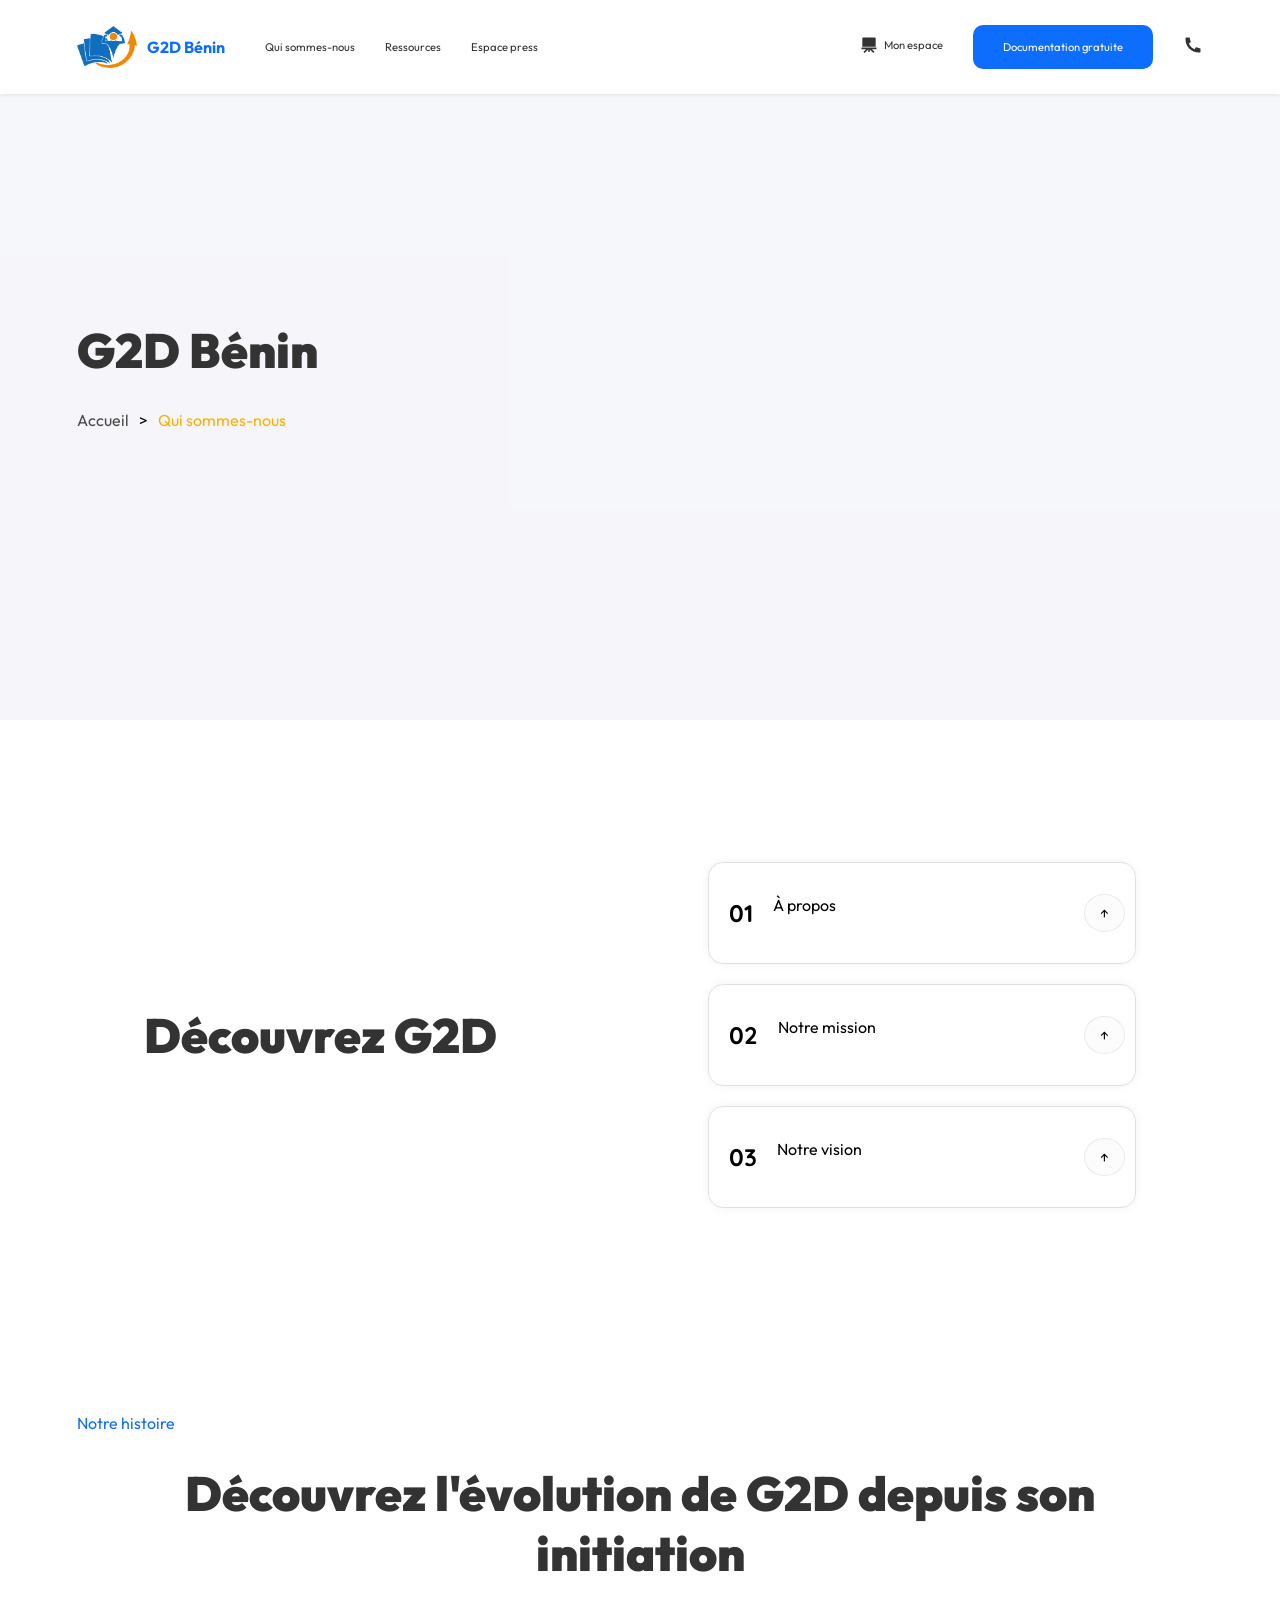
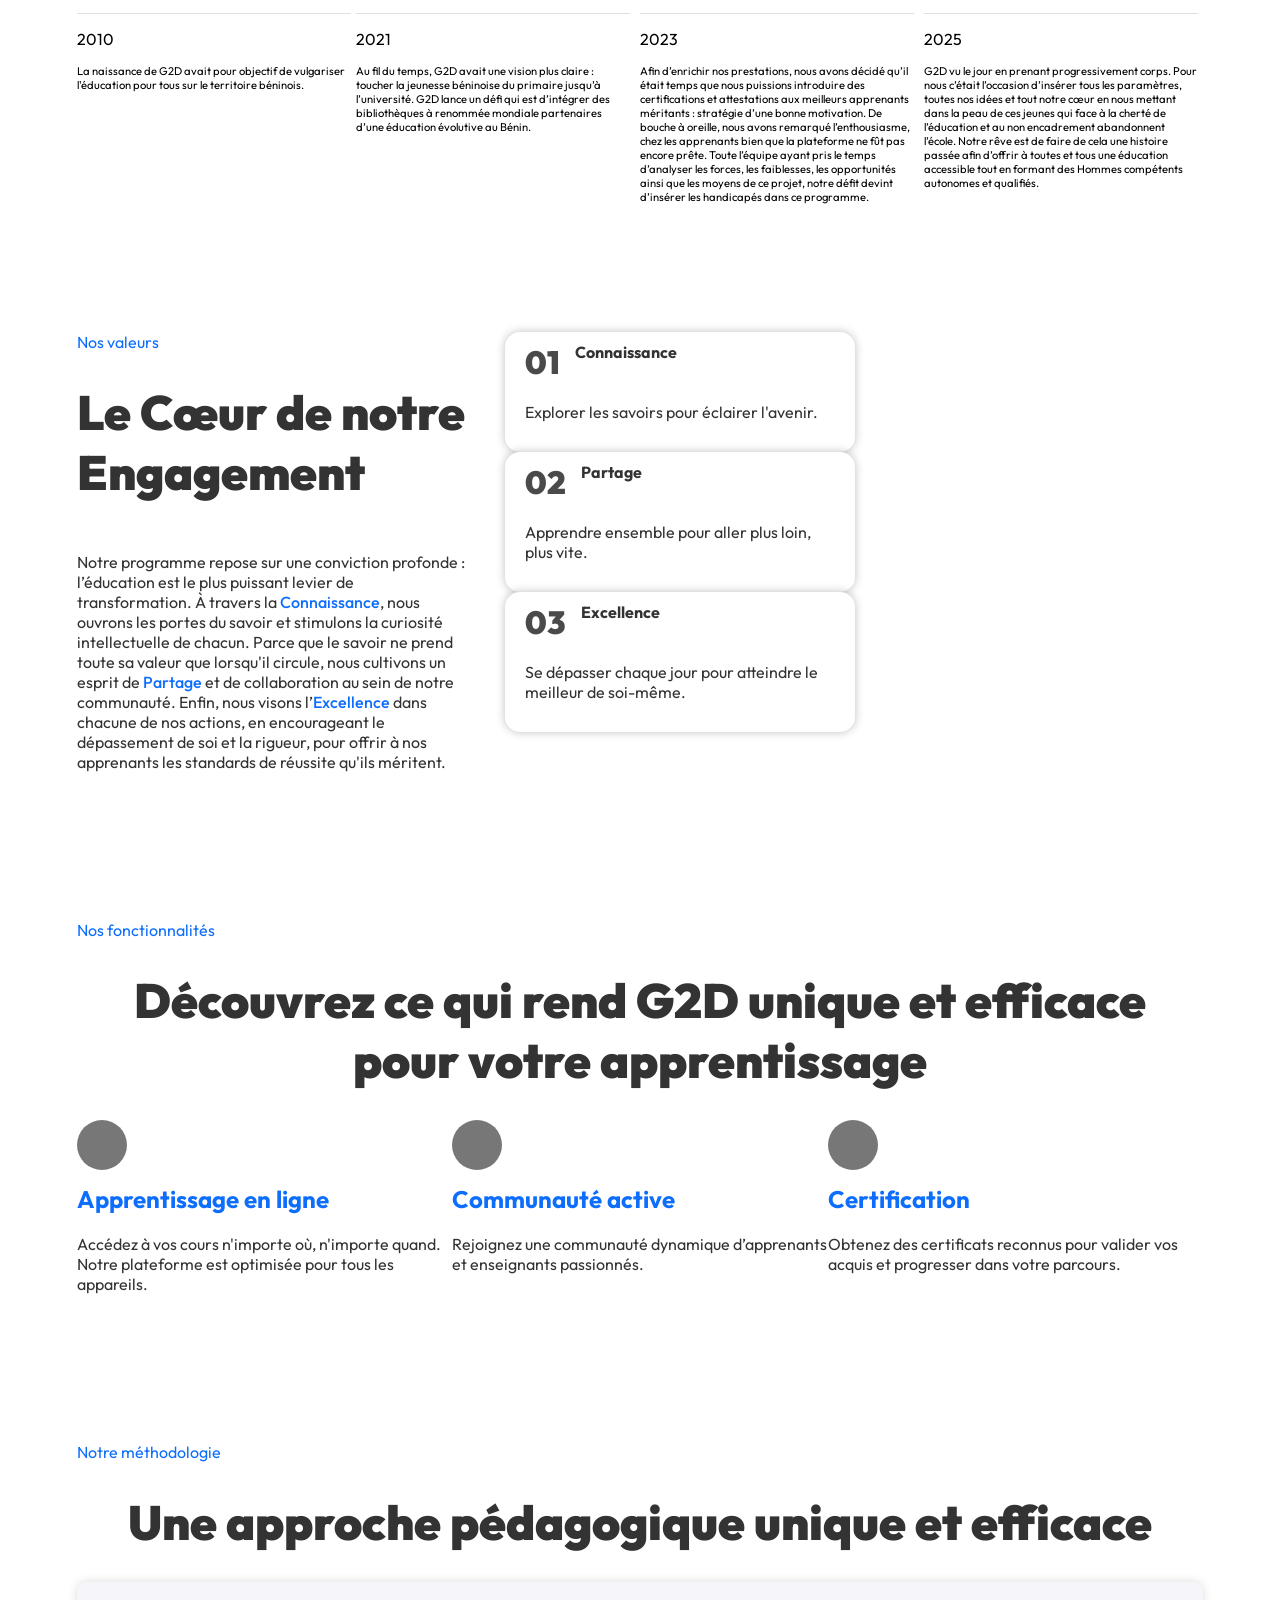
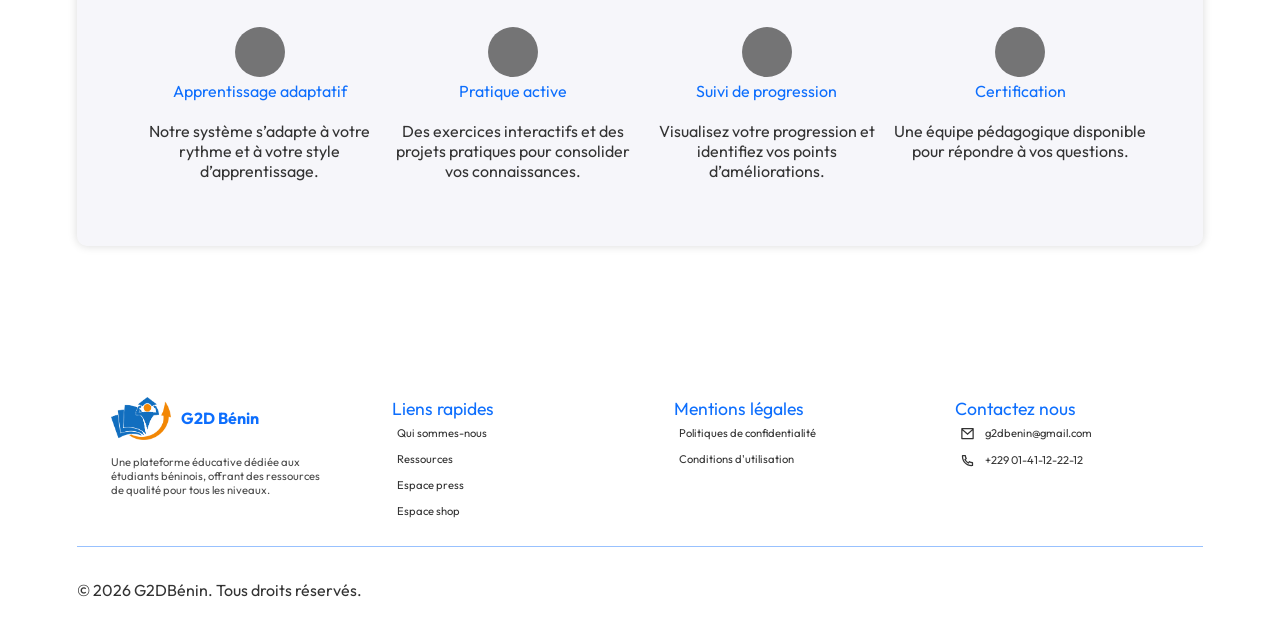
==== commit ca779002: "Ajout de la page 404 + légère amélioration de l'affichage des éléments" ====
--- a/about.html
+++ b/about.html
@@ -9,7 +9,9 @@
             href="https://fonts.googleapis.com/css2?family=Outfit:wght@100..900&family=Quicksand:wght@300..700&display=swap"
             rel="stylesheet">
         <link rel="stylesheet" href="css/style.css">
+        <link rel="stylesheet" href="css/appear.css">
         <script src="js/navbar.js" defer></script>
+        <script src="js/appaer.js" defer></script>
         <title>Document</title>
     </head>
     <body>
@@ -39,7 +41,7 @@
                                     fill="currentColor"><path
                                         d="M8.58579 17H3V15H21V17H15.4142L18.6569 20.2426L17.2426 21.6569L13 17.4142V20H11V17.4142L6.75736 21.6569L5.34315 20.2426L8.58579 17ZM5 3H19C19.5523 3 20 3.44772 20 4V14H4V4C4 3.44772 4.44772 3 5 3Z"></path></svg>Mon
                                 espace</a></li>
-                        <li><a href class="bouton bleu details">Documentation
+                        <li><a href class="bouton bleu details fluide">Documentation
                                 gratuite</a></li>
                         <li><button class="contact-btn fluide"><svg
                                     xmlns="http://www.w3.org/2000/svg"
@@ -94,7 +96,7 @@
                                     fill="currentColor"><path
                                         d="M8.58579 17H3V15H21V17H15.4142L18.6569 20.2426L17.2426 21.6569L13 17.4142V20H11V17.4142L6.75736 21.6569L5.34315 20.2426L8.58579 17ZM5 3H19C19.5523 3 20 3.44772 20 4V14H4V4C4 3.44772 4.44772 3 5 3Z"></path></svg>Mon
                                 espace</a></li>
-                        <li><a href class="bouton bleu details">Documentation
+                        <li><a href class="bouton bleu details fluide">Documentation
                                 gratuite</a></li>
 
                     </ul>
@@ -117,21 +119,21 @@
             </div>
         </header>
         <main>
-            <div class="cover gris-bg">
-                <h1 class="section-sous-title1">
+            <div class="cover gris-bg fade-in">
+                <h1 class="section-sous-title1 fade-in">
                     G2D Bénin
                 </h1>
-                <p class="chemin"><a
+                <p class="chemin fade-in"><a
                         href="index.html">Accueil</a><span>></span><a
                         href="about.html" class="index">Qui sommes-nous</a></p>
             </div>
-            <div class="section">
+            <div class="section fade-in">
                 <div class="section-container">
                     <div class="part1 left">
                         <h1 class="section-sous-title1">Découvrez G2D</h1>
                     </div>
                     <div class="part1 right">
-                        <div class="element fluide">
+                        <div class="element fluide fade-in">
                             <h2 class="element-number fluide">01</h2>
                             <div class="element-texte-box">
                                 <p class="element-title fluide">À propos</p>
@@ -147,7 +149,7 @@
                             </div>
                             <button class="element-btn fluide">↑</button>
                         </div>
-                        <div class="element fluide">
+                        <div class="element fluide fade-in">
                             <h2 class="element-number fluide">02</h2>
                             <div class="element-texte-box">
                                 <p class="element-title fluide">Notre
@@ -162,7 +164,7 @@
                             </div>
                             <button class="element-btn fluide">↑</button>
                         </div>
-                        <div class="element fluide">
+                        <div class="element fluide fade-in">
                             <h2 class="element-number fluide">03</h2>
                             <div class="element-texte-box">
                                 <p class="element-title fluide">Notre vision</p>
@@ -176,20 +178,20 @@
                     </div>
                 </div>
             </div>
-            <div class="section">
+            <div class="section fade-in">
                 <p class="section-title">Notre histoire</p>
                 <h1 class="section-sous-title">Découvrez l'évolution de G2D
                     depuis
                     son initiation</h1>
                 <div class="section-container">
-                    <div class="case fait-case fluide">
+                    <div class="case fait-case fluide fade-in">
                         <p class="fait-annee fluide">2010</p>
                         <p class="details">La naissance de G2D avait pour
                             objectif
                             de vulgariser l'éducation
                             pour tous sur le territoire béninois.</p>
                     </div>
-                    <div class="case fait-case fluide">
+                    <div class="case fait-case fluide fade-in">
                         <p class="fait-annee fluide">2021</p>
                         <p class="details">Au fil du temps, G2D avait une vision
                             plus claire :
@@ -201,7 +203,7 @@
                             mondiale partenaires d’une éducation évolutive au
                             Bénin.</p>
                     </div>
-                    <div class="case fait-case fluide">
+                    <div class="case fait-case fluide fade-in">
                         <p class="fait-annee fluide">2023</p>
                         <p class="details">Afin d’enrichir nos prestations, nous
                             avons décidé qu’il
@@ -220,7 +222,7 @@
                             notre défit devint d’insérer
                             les handicapés dans ce programme.</p>
                     </div>
-                    <div class="case fait-case fluide">
+                    <div class="case fait-case fluide fade-in">
                         <p class="fait-annee fluide">2025</p>
                         <p class="details">G2D vu le jour en prenant
                             progressivement
@@ -241,14 +243,14 @@
                     </div>
                 </div>
             </div>
-            <div class="section">
+            <div class="section fade-in">
                 <div class="section-container">
                     <div class="valeur-part left">
                         <p class="section-title">Nos valeurs</p>
                         <h1 class="section-sous-title1">
                             Le Cœur de notre Engagement
                         </h1>
-                        <p class="section-text">
+                        <p class="section-text fade-in">
                             Notre programme repose sur une conviction profonde :
                             l’éducation est le plus puissant levier de
                             transformation. À travers la <span
@@ -266,12 +268,12 @@
                             de réussite qu'ils méritent.
                         </p>
                     </div>
-                    <div class="valeur-part right">
+                    <div class="valeur-part right fade-in">
                         <img id="valeur-img"
                             src="img/livre-en-bibliotheque-avec-manuel-ouvert.jpg"
                             alt srcset>
                         <div class="valeurs">
-                            <div class="valeur fluide" id="connaissance">
+                            <div class="valeur fluide fade-in" id="connaissance">
                                 <div class="valeur-top">
                                     <h1 class="valeur-number fluide">01</h1>
                                     <p
@@ -281,7 +283,7 @@
                                     pour éclairer
                                     l'avenir.</p>
                             </div>
-                            <div class="valeur fluide" id="partage">
+                            <div class="valeur fluide fade-in" id="partage">
                                 <div class="valeur-top">
                                     <h1 class="valeur-number fluide">02</h1>
                                     <p class="valeur-title fluide">Partage</p>
@@ -289,7 +291,7 @@
                                 <p class="section-text">Apprendre ensemble pour
                                     aller plus loin, plus vite.</p>
                             </div>
-                            <div class="valeur fluide" id="excellence">
+                            <div class="valeur fluide fade-in" id="excellence">
                                 <div class="valeur-top">
                                     <h1 class="valeur-number fluide">03</h1>
                                     <p
@@ -302,12 +304,12 @@
                     </div>
                 </div>
             </div>
-            <div class="section">
+            <div class="section fade-in">
                 <p class="section-title">Nos fonctionnalités</p>
                 <h1 class="section-sous-title">Découvrez ce qui rend G2D unique
                     et efficace pour votre apprentissage</h1>
                 <div class="section-container">
-                    <div class="fonctionnalite">
+                    <div class="fonctionnalite fade-in">
                         <svg class="cercle"></svg>
                         <h2 class="fonctionnalite-title">Apprentissage en
                             ligne</h2>
@@ -315,14 +317,14 @@
                             où, n'importe quand. Notre plateforme est optimisée
                             pour tous les appareils.</p>
                     </div>
-                    <div class="fonctionnalite">
+                    <div class="fonctionnalite fade-in">
                         <svg class="cercle"></svg>
                         <h2 class="fonctionnalite-title">Communauté active</h2>
                         <p class="section-text">Rejoignez une communauté
                             dynamique d’apprenants et enseignants
                             passionnés.</p>
                     </div>
-                    <div class="fonctionnalite">
+                    <div class="fonctionnalite fade-in">
                         <svg class="cercle"></svg>
                         <h2 class="fonctionnalite-title">Certification</h2>
                         <p class="section-text">Obtenez des certificats reconnus
@@ -331,31 +333,31 @@
                     </div>
                 </div>
             </div>
-            <div class="section">
+            <div class="section fade-in">
                 <p class="section-title">Notre méthodologie</p>
                 <h1 class="section-sous-title">Une approche pédagogique unique
                     et efficace</h1>
-                <div class="methogologies gris-bg">
-                    <div class="methodologie">
+                <div class="methogologies gris-bg fade-in">
+                    <div class="methodologie fade-in">
                         <svg class="cercle"></svg>
                         <p class="section-title">Apprentissage adaptatif</p>
                         <p class="section-text">Notre système s’adapte à votre
                             rythme et à votre style d’apprentissage.</p>
                     </div>
-                    <div class="methodologie">
+                    <div class="methodologie fade-in">
                         <svg class="cercle"></svg>
                         <p class="section-title">Pratique active</p>
                         <p class="section-text">Des exercices interactifs et des
                             projets pratiques pour consolider vos
                             connaissances.</p>
                     </div>
-                    <div class="methodologie">
+                    <div class="methodologie fade-in">
                         <svg class="cercle"></svg>
                         <p class="section-title">Suivi de progression</p>
                         <p class="section-text">Visualisez votre progression et
                             identifiez vos points d’améliorations.</p>
                     </div>
-                    <div class="methodologie">
+                    <div class="methodologie fade-in">
                         <svg class="cercle"></svg>
                         <p class="section-title">Certification</p>
                         <p class="section-text">Une équipe pédagogique
@@ -365,8 +367,8 @@
             </div>
         </main>
         <footer>
-            <div class="footer-top">
-                <div class="footer-part">
+            <div class="footer-top fade-in">
+                <div class="footer-part fade-in">
                     <div class="logo">
                         <a href class="logo-link1"><img
                                 src="img/logo-G2D-color.png" alt srcset> G2D
@@ -378,7 +380,7 @@
                         de qualité pour tous les niveaux.
                     </p>
                 </div>
-                <div class="footer-part">
+                <div class="footer-part fade-in">
                     <p class="section-title1">Liens rapides</p>
                     <ul>
                         <li class="footer-link"><a href="about.html"
@@ -394,7 +396,7 @@
                                 shop</a></li>
                     </ul>
                 </div>
-                <div class="footer-part">
+                <div class="footer-part fade-in">
                     <p class="section-title1">Mentions légales</p>
                     <ul>
                         <li class="footer-link"><a href
@@ -405,7 +407,7 @@
                                 d'utilisation</a></li>
                     </ul>
                 </div>
-                <div class="footer-part">
+                <div class="footer-part fade-in">
                     <p class="section-title1">Contactez nous</p>
                     <ul>
                         <li class="footer-link"><a
@@ -425,7 +427,7 @@
                     </ul>
                 </div>
             </div>
-            <div class="footer-bottom">
+            <div class="footer-bottom fade-in">
                 <p class="section-text">© 2026 G2DBénin. Tous droits
                     réservés.</p>
             </div>
--- a/css/style.css
+++ b/css/style.css
@@ -1,6 +1,6 @@
 :root {
     --primary-color: #0d6efd;
-    --accent: rgb(255, 204, 0);
+    --accent: #FFAF01;
     --neutre: white;
     --texte: #333;
     --details: #333333e2;
@@ -354,8 +354,6 @@
 
 .details {
     font-size: 0.7em;
-    font-family: 'Quicksand', sans-serif;
-    font-weight: 500;
 }
 
 .fleche {
@@ -679,6 +677,7 @@
     display: flex;
     flex-direction: column;
     justify-content: center;
+    height: 80vh;
 }
 
 .chemin a {
@@ -913,6 +912,191 @@
     border-radius: 7px;
 }
 
+.banderole {
+    padding: 5% 14%;
+    color: var(--neutre);
+    display: flex;
+    flex-direction: column;
+}
+
+.band1 {
+    background: radial-gradient(#ffaf017f, #ffaf01), url('../img/livre-en-bibliotheque-avec-manuel-ouvert.jpg');
+    background-position: center;
+    background-size: cover;
+    background-attachment: fixed;
+}
+
+.band2 {
+    background: radial-gradient(#0d6dfd7d, #0d6dfd), url('../img/livre-en-bibliotheque-avec-manuel-ouvert.jpg');
+    background-position: center;
+    background-size: cover;
+    background-attachment: fixed;
+    align-items: end;
+    text-align: end;
+}
+
+.band-title-container {
+    display: flex;
+    justify-content: space-between;
+    width: 100%;
+    backdrop-filter: blur(10px);
+    border: 1px solid #ffaf01;
+    padding: 6px;
+    border-radius: 14px;
+    background: rgba(255, 255, 255, 0.163);
+}
+
+.band-title {
+    margin: 0 25px;
+    width: 60%;
+}
+
+.banderole img {
+    height: 80px;
+    border-radius: 7px;
+}
+
+.band-text-container {
+    width: 50%;
+}
+
+.band-text {
+    margin: 15px 0 30px;
+}
+
+.band-btn {
+    background: var(--accent);
+    color: var(--neutre);
+    border: none;
+    padding: 20px 25px;
+    border-radius: 7px;
+    box-shadow: 0 5px 10px rgba(0, 0, 0, 0.195);
+}
+
+.search-zone {
+    display: flex;
+    align-items: center;
+    gap: 20px;
+}
+
+.search-btn {
+    border: none;
+    padding: 15px 20px;
+    border-radius: 20px;
+    color: var(--neutre);
+}
+
+.search-input {
+    background: rgba(0, 0, 0, 0.052);
+    border: 1px solid rgba(0, 0, 0, 0.052);
+    outline: none;
+    height: 40px;
+    border-radius: 20px;
+    width: 30vw;
+    padding: 15px;
+}
+
+.search-input:focus {
+    color: var(--primary-color);
+}
+
+.photo {
+    width: 40px;
+    height: 40px;
+    border-radius: 50%;
+    overflow: hidden;
+    display: flex;
+    align-items: center;
+    justify-content: center;
+    border: 1px solid var(--neutre);
+}
+
+.photo img {
+    width: 40px;
+}
+
+.ressources-grid {
+    display: grid;
+    grid-template-columns: 300px 300px 300px 300px;
+    gap: 10px;
+    padding: 2% 3%;
+}
+
+.ressource {
+    background: var(--card-bg);
+    display: flex;
+    align-items: center;
+    gap: 10px;
+    padding: 5px;
+    border-radius: 7px;
+    box-shadow: 0 0 10px rgba(0, 0, 0, 0.233);
+}
+
+.ressource-type {
+    position: absolute;
+    top: 1%;
+    right: 2%;
+    background: var(--accent);
+    border-radius: 7px;
+    padding: 5px;
+    color: var(--neutre);
+}
+
+.ressource-image {
+    position: relative;
+    width: 100px;
+    height: 100px;
+    border-radius: 10px;
+    overflow: hidden;
+    display: flex;
+    justify-content: center;
+    align-items: center;
+}
+
+.ressource-image img {
+    width: 100%;
+    height: 100%;
+}
+
+.ressource-infos {
+    width: 70%;
+}
+
+.ressource-title {
+    color: var(--texte);
+}
+
+.ressource-classe {
+    color: var(--primary-color);
+    margin: 10px 0;
+}
+
+.auteur-link {
+    display: flex;
+    align-items: center;
+    gap: 5px;
+}
+
+.bottom {
+    display: flex;
+    align-items: end;
+    justify-content: space-between;
+    gap: 15px;
+    margin: 5px 0 0 0;
+}
+
+.mini {
+    font-size: 0.6em;
+}
+
+.bold {
+    font-weight: 700;
+}
+
+.gris-details {
+    color: var(--details);
+}
+
 /**/
 
 @media (max-width: 768px) {
@@ -986,12 +1170,14 @@
         right: 2%;
         bottom: 5%;
     }
-    #valeur-img{
+
+    #valeur-img {
         height: 60vh;
     }
+
     .valeurs {
         left: 0;
-}
+    }
 
     .case+.case {
         margin: 15px 0;
@@ -1000,6 +1186,11 @@
     .methogologies {
         flex-direction: column;
         padding: 5% 4%
+    }
+
+    .ressources-grid{
+        grid-template-columns: 380px;
+        gap: 15px;
     }
 
     .footer-top {
--- a/css/appear.css
+++ b/css/appear.css
@@ -0,0 +1,10 @@
+.fade-in {
+  opacity: 0;
+  transform: translateY(50px);
+  transition: all 0.6s ease;
+}
+
+.fade-in.visible {
+  opacity: 1;
+  transform: translateY(0);
+}
